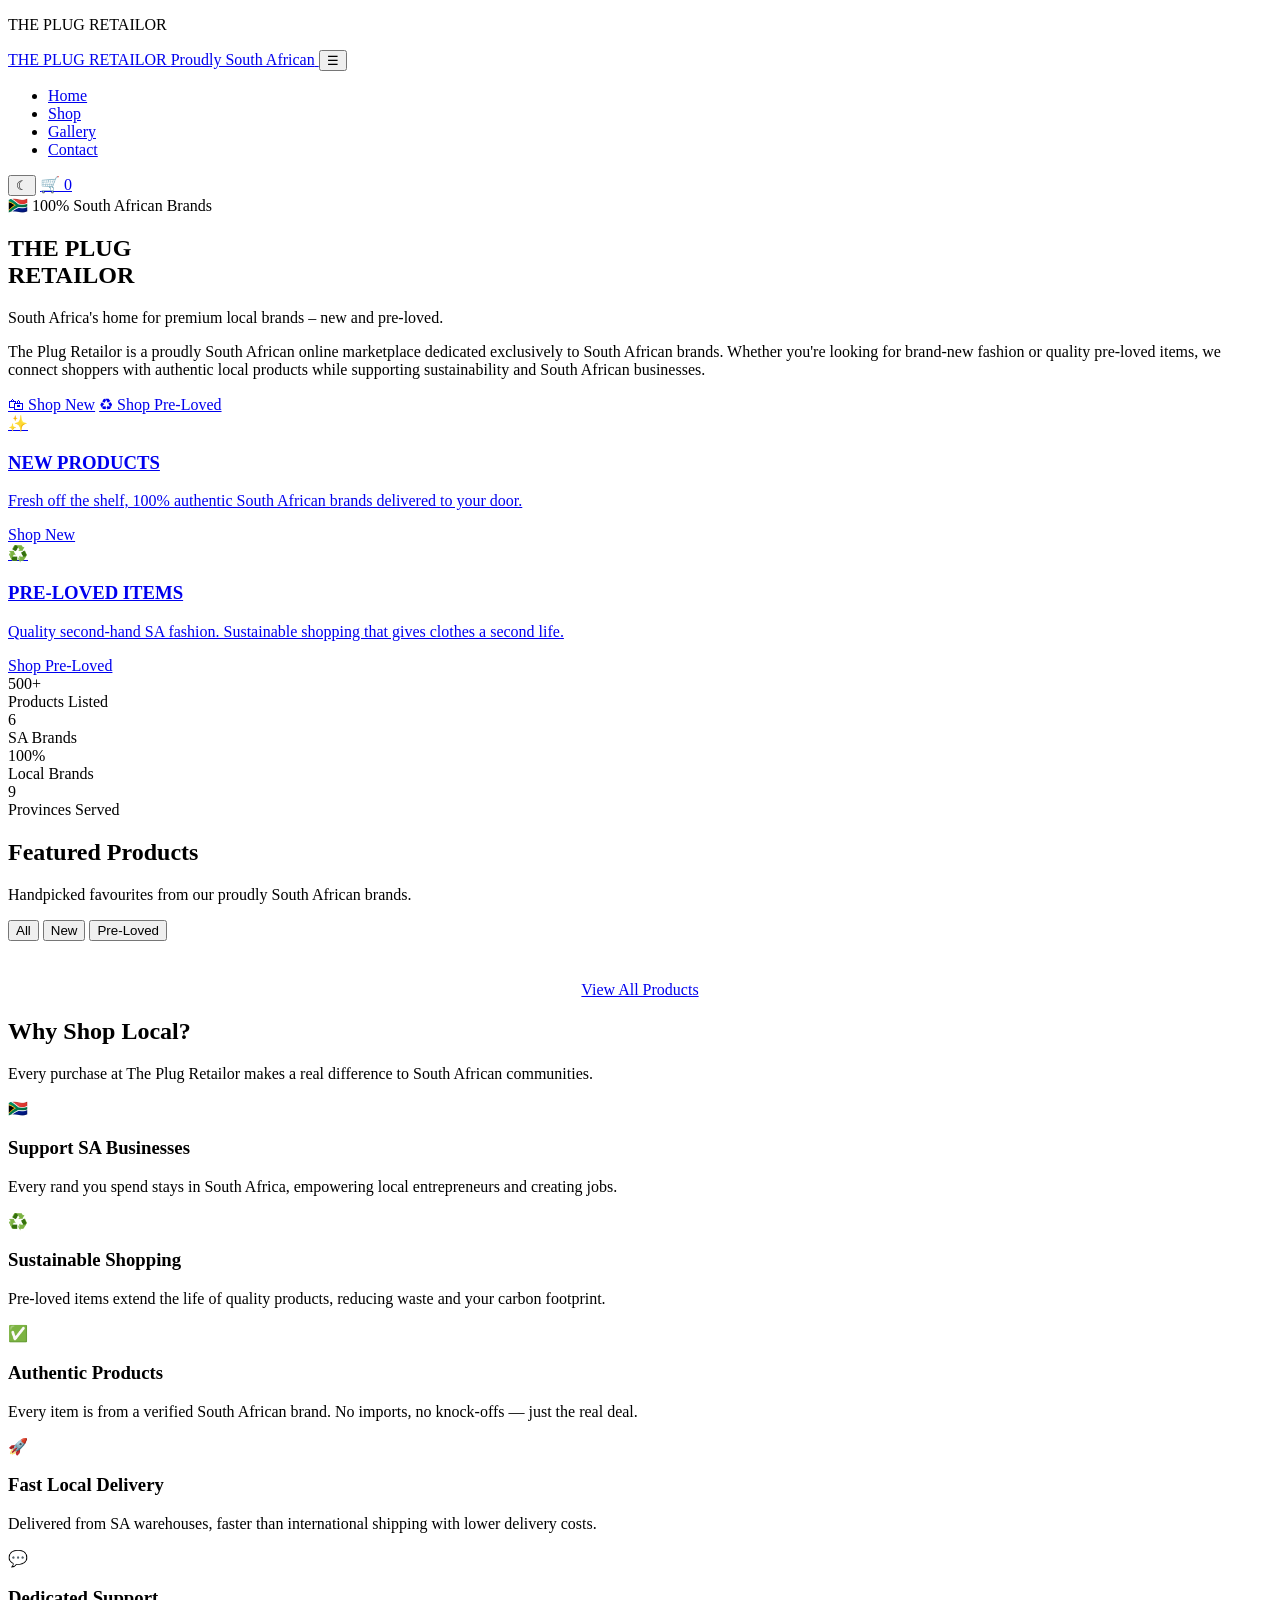
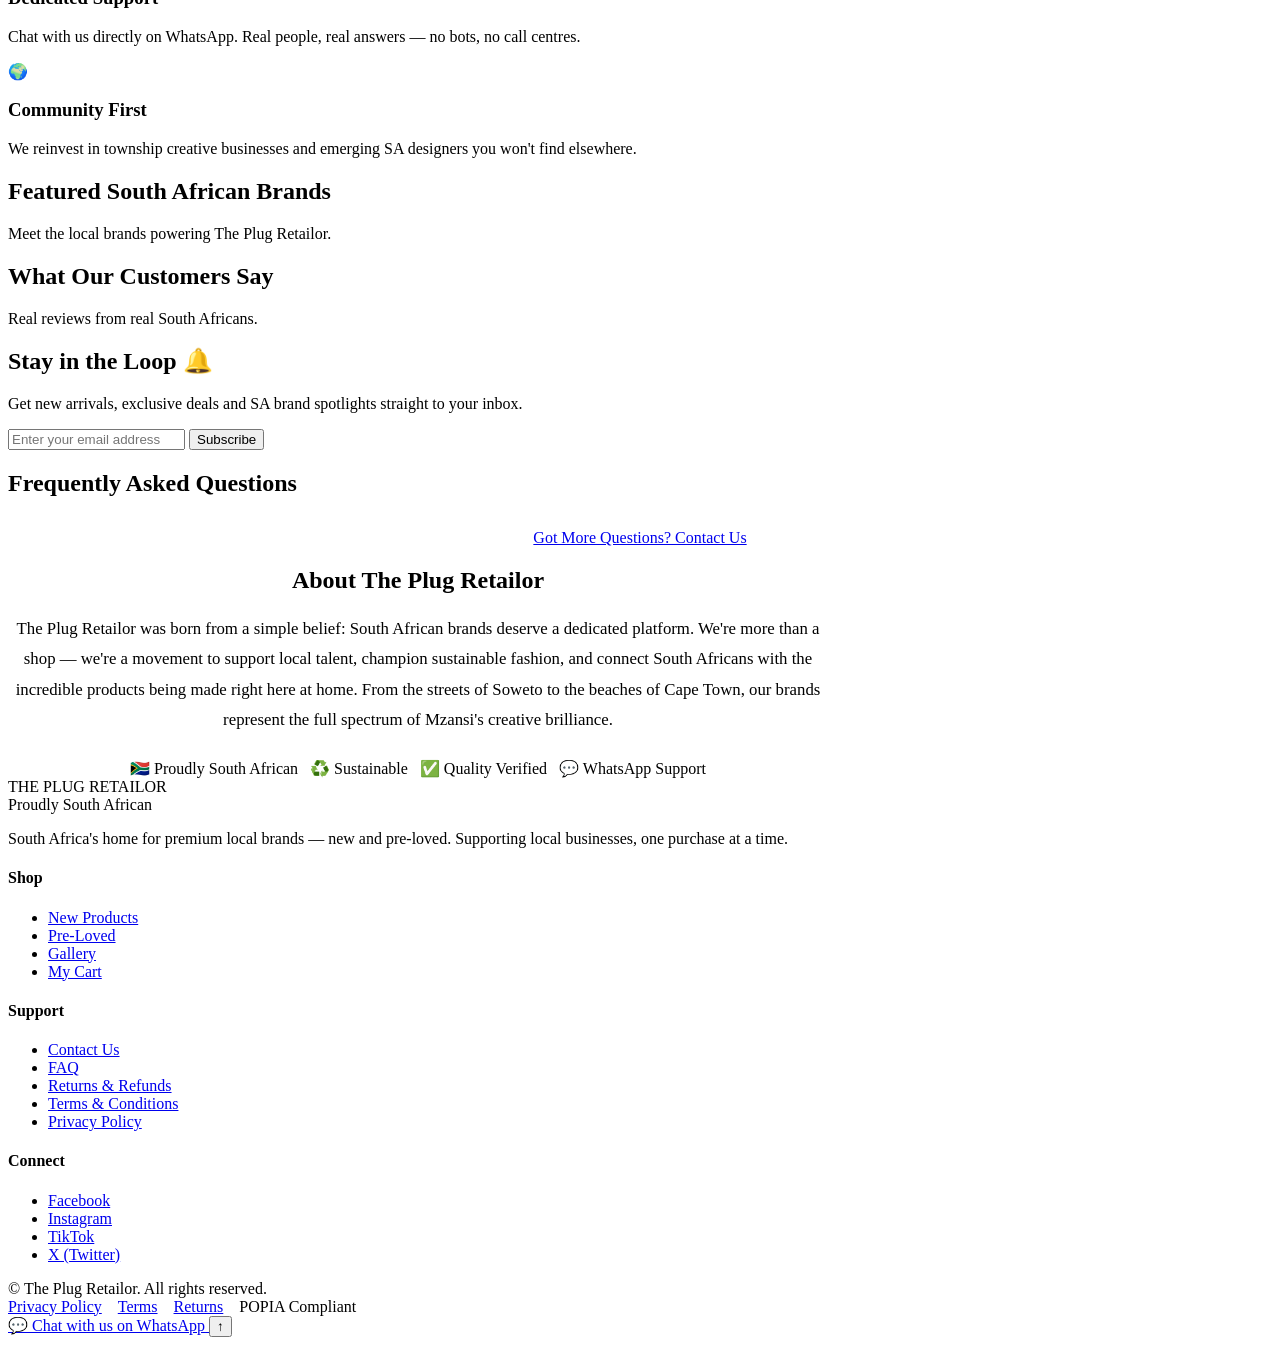
==== index.html @ d2665f04 "Add files via upload" ====
<!DOCTYPE html>
<html lang="en" data-theme="light">
<head>
  <meta charset="UTF-8" />
  <meta name="viewport" content="width=device-width, initial-scale=1.0" />
  <meta name="description" content="The Plug Retailor – South Africa's home for premium local brands, new and pre-loved. Shop proudly South African fashion and accessories." />
  <title>The Plug Retailor | Proudly South African Marketplace</title>
  <link rel="stylesheet" href="css/style.css" />
  <link rel="icon" href="data:image/svg+xml,<svg xmlns='http://www.w3.org/2000/svg' viewBox='0 0 32 32'><rect width='32' height='32' rx='6' fill='%23007749'/><text y='24' x='4' font-size='22'>🛍</text></svg>" />
</head>
<body>

<!-- Page Loader -->
<div id="pageLoader" aria-hidden="true">
  <div class="loader__spinner"></div>
  <p class="loader__logo">THE PLUG RETAILOR</p>
</div>

<!-- Navigation -->
<nav class="nav" role="navigation" aria-label="Main navigation">
  <div class="nav__inner">
    <a href="index.html" class="nav__logo" aria-label="The Plug Retailor Home">
      THE PLUG RETAILOR
      <span>Proudly South African</span>
    </a>
    <button id="navToggle" aria-label="Toggle menu" aria-expanded="false" aria-controls="navMenu">☰</button>
    <ul class="nav__menu" id="navMenu" role="list">
      <li><a href="index.html" class="active">Home</a></li>
      <li><a href="products.html">Shop</a></li>
      <li><a href="gallery.html">Gallery</a></li>
      <li><a href="contact.html">Contact</a></li>
    </ul>
    <div class="nav__actions">
      <button id="darkModeToggle" aria-label="Toggle dark mode" aria-pressed="false">☾</button>
      <a href="cart.html" class="nav__cart-btn" aria-label="Shopping cart">
        🛒
        <span class="cart-badge" aria-label="Cart items">0</span>
      </a>
    </div>
  </div>
</nav>

<!-- Hero -->
<section class="hero" aria-labelledby="heroTitle">
  <div class="container">
    <div class="hero__content">
      <div class="hero__badge">🇿🇦 100% South African Brands</div>
      <h1 id="heroTitle">THE PLUG<br><span class="accent">RETAILOR</span></h1>
      <p class="hero__tagline">South Africa's home for premium local brands – new and pre-loved.</p>
      <p class="hero__desc">
        The Plug Retailor is a proudly South African online marketplace dedicated exclusively to South African brands.
        Whether you're looking for brand-new fashion or quality pre-loved items, we connect shoppers with authentic local
        products while supporting sustainability and South African businesses.
      </p>
      <div class="hero__btns">
        <a href="products.html?type=new" class="btn btn--gold btn--lg">🛍 Shop New</a>
        <a href="products.html?type=preloved" class="btn btn--outline-gold btn--lg">♻ Shop Pre-Loved</a>
      </div>
    </div>

    <!-- Shop Type Cards -->
    <div class="hero__cards">
      <a href="products.html?type=new" class="hero__card">
        <div class="hero__card-icon">✨</div>
        <h3>NEW PRODUCTS</h3>
        <p>Fresh off the shelf, 100% authentic South African brands delivered to your door.</p>
        <span class="btn btn--gold btn--sm">Shop New</span>
      </a>
      <a href="products.html?type=preloved" class="hero__card">
        <div class="hero__card-icon">♻️</div>
        <h3>PRE-LOVED ITEMS</h3>
        <p>Quality second-hand SA fashion. Sustainable shopping that gives clothes a second life.</p>
        <span class="btn btn--outline-gold btn--sm">Shop Pre-Loved</span>
      </a>
    </div>
  </div>
</section>

<!-- Stats -->
<div class="stats" aria-label="Store statistics">
  <div class="container">
    <div class="stats__inner">
      <div class="stats__item"><div class="stats__num">500+</div><div class="stats__label">Products Listed</div></div>
      <div class="stats__item"><div class="stats__num">6</div><div class="stats__label">SA Brands</div></div>
      <div class="stats__item"><div class="stats__num">100%</div><div class="stats__label">Local Brands</div></div>
      <div class="stats__item"><div class="stats__num">9</div><div class="stats__label">Provinces Served</div></div>
    </div>
  </div>
</div>

<!-- Featured Products -->
<section class="section" aria-labelledby="featuredTitle">
  <div class="container">
    <div class="section-title">
      <h2 id="featuredTitle">Featured Products</h2>
      <p>Handpicked favourites from our proudly South African brands.</p>
      <div class="underline"></div>
    </div>
    <div class="tab-group" role="tablist">
      <button class="tab-btn active" role="tab" aria-selected="true"  data-tab="all">All</button>
      <button class="tab-btn"        role="tab" aria-selected="false" data-tab="new">New</button>
      <button class="tab-btn"        role="tab" aria-selected="false" data-tab="preloved">Pre-Loved</button>
    </div>
    <div class="products-grid" id="featuredGrid"></div>
    <div style="text-align:center; margin-top:2.5rem;">
      <a href="products.html" class="btn btn--outline">View All Products</a>
    </div>
  </div>
</section>

<!-- Why Shop Local -->
<section class="section section--alt" aria-labelledby="whyTitle">
  <div class="container">
    <div class="section-title">
      <h2 id="whyTitle">Why Shop Local?</h2>
      <p>Every purchase at The Plug Retailor makes a real difference to South African communities.</p>
      <div class="underline"></div>
    </div>
    <div class="why-cards">
      <div class="why-card">
        <div class="why-card__icon">🇿🇦</div>
        <h3>Support SA Businesses</h3>
        <p>Every rand you spend stays in South Africa, empowering local entrepreneurs and creating jobs.</p>
      </div>
      <div class="why-card">
        <div class="why-card__icon">♻️</div>
        <h3>Sustainable Shopping</h3>
        <p>Pre-loved items extend the life of quality products, reducing waste and your carbon footprint.</p>
      </div>
      <div class="why-card">
        <div class="why-card__icon">✅</div>
        <h3>Authentic Products</h3>
        <p>Every item is from a verified South African brand. No imports, no knock-offs — just the real deal.</p>
      </div>
      <div class="why-card">
        <div class="why-card__icon">🚀</div>
        <h3>Fast Local Delivery</h3>
        <p>Delivered from SA warehouses, faster than international shipping with lower delivery costs.</p>
      </div>
      <div class="why-card">
        <div class="why-card__icon">💬</div>
        <h3>Dedicated Support</h3>
        <p>Chat with us directly on WhatsApp. Real people, real answers — no bots, no call centres.</p>
      </div>
      <div class="why-card">
        <div class="why-card__icon">🌍</div>
        <h3>Community First</h3>
        <p>We reinvest in township creative businesses and emerging SA designers you won't find elsewhere.</p>
      </div>
    </div>
  </div>
</section>

<!-- Featured Brands -->
<section class="section" aria-labelledby="brandsTitle">
  <div class="container">
    <div class="section-title">
      <h2 id="brandsTitle">Featured South African Brands</h2>
      <p>Meet the local brands powering The Plug Retailor.</p>
      <div class="underline"></div>
    </div>
    <div class="brands-grid" id="brandsGrid"></div>
  </div>
</section>

<!-- Testimonials -->
<section class="section section--alt" aria-labelledby="testiTitle">
  <div class="container">
    <div class="section-title">
      <h2 id="testiTitle">What Our Customers Say</h2>
      <p>Real reviews from real South Africans.</p>
      <div class="underline"></div>
    </div>
    <div class="testimonials-grid" id="testimonialsGrid"></div>
  </div>
</section>

<!-- Newsletter -->
<section class="newsletter" aria-label="Newsletter subscription">
  <div class="container">
    <h2>Stay in the Loop 🔔</h2>
    <p>Get new arrivals, exclusive deals and SA brand spotlights straight to your inbox.</p>
    <form class="newsletter-form" novalidate>
      <input type="email" placeholder="Enter your email address" required aria-label="Email address" />
      <button type="submit" class="btn btn--gold">Subscribe</button>
    </form>
  </div>
</section>

<!-- FAQ Preview -->
<section class="section" aria-labelledby="faqTitle">
  <div class="container">
    <div class="section-title">
      <h2 id="faqTitle">Frequently Asked Questions</h2>
      <div class="underline"></div>
    </div>
    <div class="faq-list" id="faqList"></div>
    <div style="text-align:center; margin-top:2rem;">
      <a href="contact.html" class="btn btn--outline">Got More Questions? Contact Us</a>
    </div>
  </div>
</section>

<!-- About Preview -->
<section class="section section--alt" aria-labelledby="aboutTitle">
  <div class="container" style="max-width:820px; text-align:center;">
    <div class="section-title">
      <h2 id="aboutTitle">About The Plug Retailor</h2>
      <div class="underline"></div>
    </div>
    <p style="color:var(--text-muted); font-size:1.05rem; line-height:1.8; margin-bottom:1.5rem;">
      The Plug Retailor was born from a simple belief: South African brands deserve a dedicated platform.
      We're more than a shop — we're a movement to support local talent, champion sustainable fashion,
      and connect South Africans with the incredible products being made right here at home.
      From the streets of Soweto to the beaches of Cape Town, our brands represent the full spectrum
      of Mzansi's creative brilliance.
    </p>
    <div style="display:flex; gap:.75rem; justify-content:center; flex-wrap:wrap;">
      <span class="chip chip--green">🇿🇦 Proudly South African</span>
      <span class="chip chip--gold">♻️ Sustainable</span>
      <span class="chip chip--green">✅ Quality Verified</span>
      <span class="chip chip--gold">💬 WhatsApp Support</span>
    </div>
  </div>
</section>

<!-- Footer -->
<footer class="footer" role="contentinfo">
  <div class="container">
    <div class="footer__grid">
      <div>
        <div class="footer__brand-name">THE PLUG RETAILOR</div>
        <div class="footer__brand-tag">Proudly South African</div>
        <p class="footer__desc">South Africa's home for premium local brands — new and pre-loved. Supporting local businesses, one purchase at a time.</p>
        <div class="footer__flag">
          <span class="f1"></span><span class="f2"></span><span class="f3"></span><span class="f4"></span><span class="f5"></span>
        </div>
      </div>
      <div class="footer__col">
        <h4>Shop</h4>
        <ul>
          <li><a href="products.html?type=new">New Products</a></li>
          <li><a href="products.html?type=preloved">Pre-Loved</a></li>
          <li><a href="gallery.html">Gallery</a></li>
          <li><a href="cart.html">My Cart</a></li>
        </ul>
      </div>
      <div class="footer__col">
        <h4>Support</h4>
        <ul>
          <li><a href="contact.html">Contact Us</a></li>
          <li><a href="contact.html#faq">FAQ</a></li>
          <li><a href="returns.html">Returns & Refunds</a></li>
          <li><a href="terms.html">Terms & Conditions</a></li>
          <li><a href="privacy.html">Privacy Policy</a></li>
        </ul>
      </div>
      <div class="footer__col">
        <h4>Connect</h4>
        <ul>
          <li><a href="#" target="_blank" rel="noopener">Facebook</a></li>
          <li><a href="#" target="_blank" rel="noopener">Instagram</a></li>
          <li><a href="#" target="_blank" rel="noopener">TikTok</a></li>
          <li><a href="#" target="_blank" rel="noopener">X (Twitter)</a></li>
        </ul>
      </div>
    </div>
    <div class="footer__bottom">
      <span>&copy; <span id="footerYear"></span> The Plug Retailor. All rights reserved.</span>
      <div style="display:flex;gap:1rem;align-items:center;flex-wrap:wrap;">
        <a href="privacy.html">Privacy Policy</a>
        <a href="terms.html">Terms</a>
        <a href="returns.html">Returns</a>
        <span class="popia-badge">POPIA Compliant</span>
      </div>
    </div>
  </div>
</footer>

<!-- WhatsApp FAB -->
<a id="whatsappFab" href="#" class="whatsapp-fab" target="_blank" rel="noopener" aria-label="Chat on WhatsApp">
  <span>💬</span>
  <span class="whatsapp-fab__tooltip">Chat with us on WhatsApp</span>
</a>

<!-- Back to Top -->
<button id="backToTop" aria-label="Back to top">↑</button>

<!-- Scripts -->
<script src="js/config.js"></script>
<script src="js/notifications.js"></script>
<script src="js/cart.js"></script>
<script src="js/script.js"></script>
<script>
  // Set WhatsApp link
  document.getElementById('whatsappFab').href = `https://wa.me/${CONFIG.WHATSAPP_NUMBER}`;

  // Footer year
  document.getElementById('footerYear').textContent = new Date().getFullYear();

  // Mark active nav link
  document.querySelectorAll('.nav__menu a').forEach(a => {
    a.classList.toggle('active', a.getAttribute('href') === 'index.html');
  });

  // Render featured products
  const featured = PRODUCTS.filter(p => p.popular).slice(0, 8);
  let currentTab = 'all';
  const grid = document.getElementById('featuredGrid');

  function renderFeatured(tab) {
    currentTab = tab;
    const filtered = tab === 'all' ? featured
      : tab === 'new'     ? featured.filter(p => p.condition === 'new')
      : featured.filter(p => p.condition === 'pre-loved');
    grid.innerHTML = filtered.length
      ? filtered.map(p => buildProductCard(p)).join('')
      : '<p class="no-results">No featured products in this category.</p>';
  }

  document.querySelectorAll('.tab-btn').forEach(btn => {
    btn.addEventListener('click', () => {
      document.querySelectorAll('.tab-btn').forEach(b => { b.classList.remove('active'); b.setAttribute('aria-selected','false'); });
      btn.classList.add('active'); btn.setAttribute('aria-selected','true');
      renderFeatured(btn.dataset.tab);
    });
  });
  renderFeatured('all');

  // Render brands
  document.getElementById('brandsGrid').innerHTML = BRANDS.map(b => `
    <div class="brand-card">
      <div class="brand-card__icon">${b.icon}</div>
      <div class="brand-card__name">${b.name}</div>
      <div class="brand-card__tag">${b.tagline}</div>
    </div>`).join('');

  // Render testimonials
  const testimonials = [
    { name:'Thandi M.',   loc:'Johannesburg',  text:'Finally a marketplace that only stocks SA brands! I bought a hoodie from Ubuntu Threads and the quality is amazing. Will definitely be back.', stars:5, init:'T' },
    { name:'Sipho K.',    loc:'Cape Town',      text:'Got a pre-loved Kasi Kulture cap in excellent condition for half the price. The condition rating system is spot on — no surprises.', stars:5, init:'S' },
    { name:'Lerato P.',   loc:'Durban',         text:'Love the concept. Supporting local has never been this easy. The WhatsApp support team is super helpful and responsive.', stars:5, init:'L' },
    { name:'Ruan V.',     loc:'Pretoria',       text:'Ordered the Karoo Chronograph watch — absolutely stunning. Didn\'t know we had such quality timepieces being made locally!', stars:5, init:'R' },
    { name:'Nomsa D.',    loc:'Soweto',         text:'The pre-loved section is fantastic! Bought three items in one order and they all arrived exactly as described. No dodgy surprises.', stars:5, init:'N' },
    { name:'Caleb O.',    loc:'Port Elizabeth', text:'Fast delivery, great packaging, and amazing local brands. This is exactly what SA e-commerce should look like. Proud to shop here.', stars:5, init:'C' },
  ];

  document.getElementById('testimonialsGrid').innerHTML = testimonials.map(t => `
    <div class="testimonial-card">
      <div class="stars">${'★'.repeat(t.stars)}</div>
      <p class="testimonial-card__text">"${t.text}"</p>
      <div class="testimonial-card__author">
        <div class="testimonial-card__avatar">${t.init}</div>
        <div>
          <div class="testimonial-card__name">${t.name}</div>
          <div class="testimonial-card__loc">📍 ${t.loc}</div>
        </div>
      </div>
    </div>`).join('');

  // Render FAQs
  const faqs = [
    { q:'Are all products genuinely South African?', a:'Yes! Every single product on The Plug Retailor comes from a verified South African brand. We do not stock any international imports.' },
    { q:'How does the pre-loved condition rating work?', a:'We use four ratings: <strong>Like New</strong> (barely used, no signs of wear), <strong>Excellent</strong> (minor signs of use), <strong>Good</strong> (normal wear), and <strong>Fair</strong> (noticeable wear, still functional).' },
    { q:'Can I return a pre-loved item?', a:'Yes. If the item differs materially from its listed condition, you can return it within 7 days. See our <a href="returns.html" class="chip chip--green" style="text-decoration:underline">Returns Policy</a> for full details.' },
    { q:'How do I track my order?', a:'After placing your order you will receive an order number. Contact us via WhatsApp or email with your order number and we will provide tracking information.' },
    { q:'Do you deliver nationwide?', a:'Yes, we deliver to all 9 provinces. Standard and Express delivery options are available at checkout.' },
  ];

  document.getElementById('faqList').innerHTML = faqs.map((f, i) => `
    <div class="faq-item" id="faq${i}">
      <button class="faq-item__q" aria-expanded="false" aria-controls="faqA${i}" onclick="toggleFaq(${i})">
        <span>${f.q}</span><span class="icon">+</span>
      </button>
      <div class="faq-item__a" id="faqA${i}" role="region">
        <div class="faq-item__a-inner">${f.a}</div>
      </div>
    </div>`).join('');

  function toggleFaq(i) {
    const item = document.getElementById(`faq${i}`);
    const open = item.classList.toggle('open');
    item.querySelector('.faq-item__q').setAttribute('aria-expanded', open);
  }
</script>
</body>
</html>
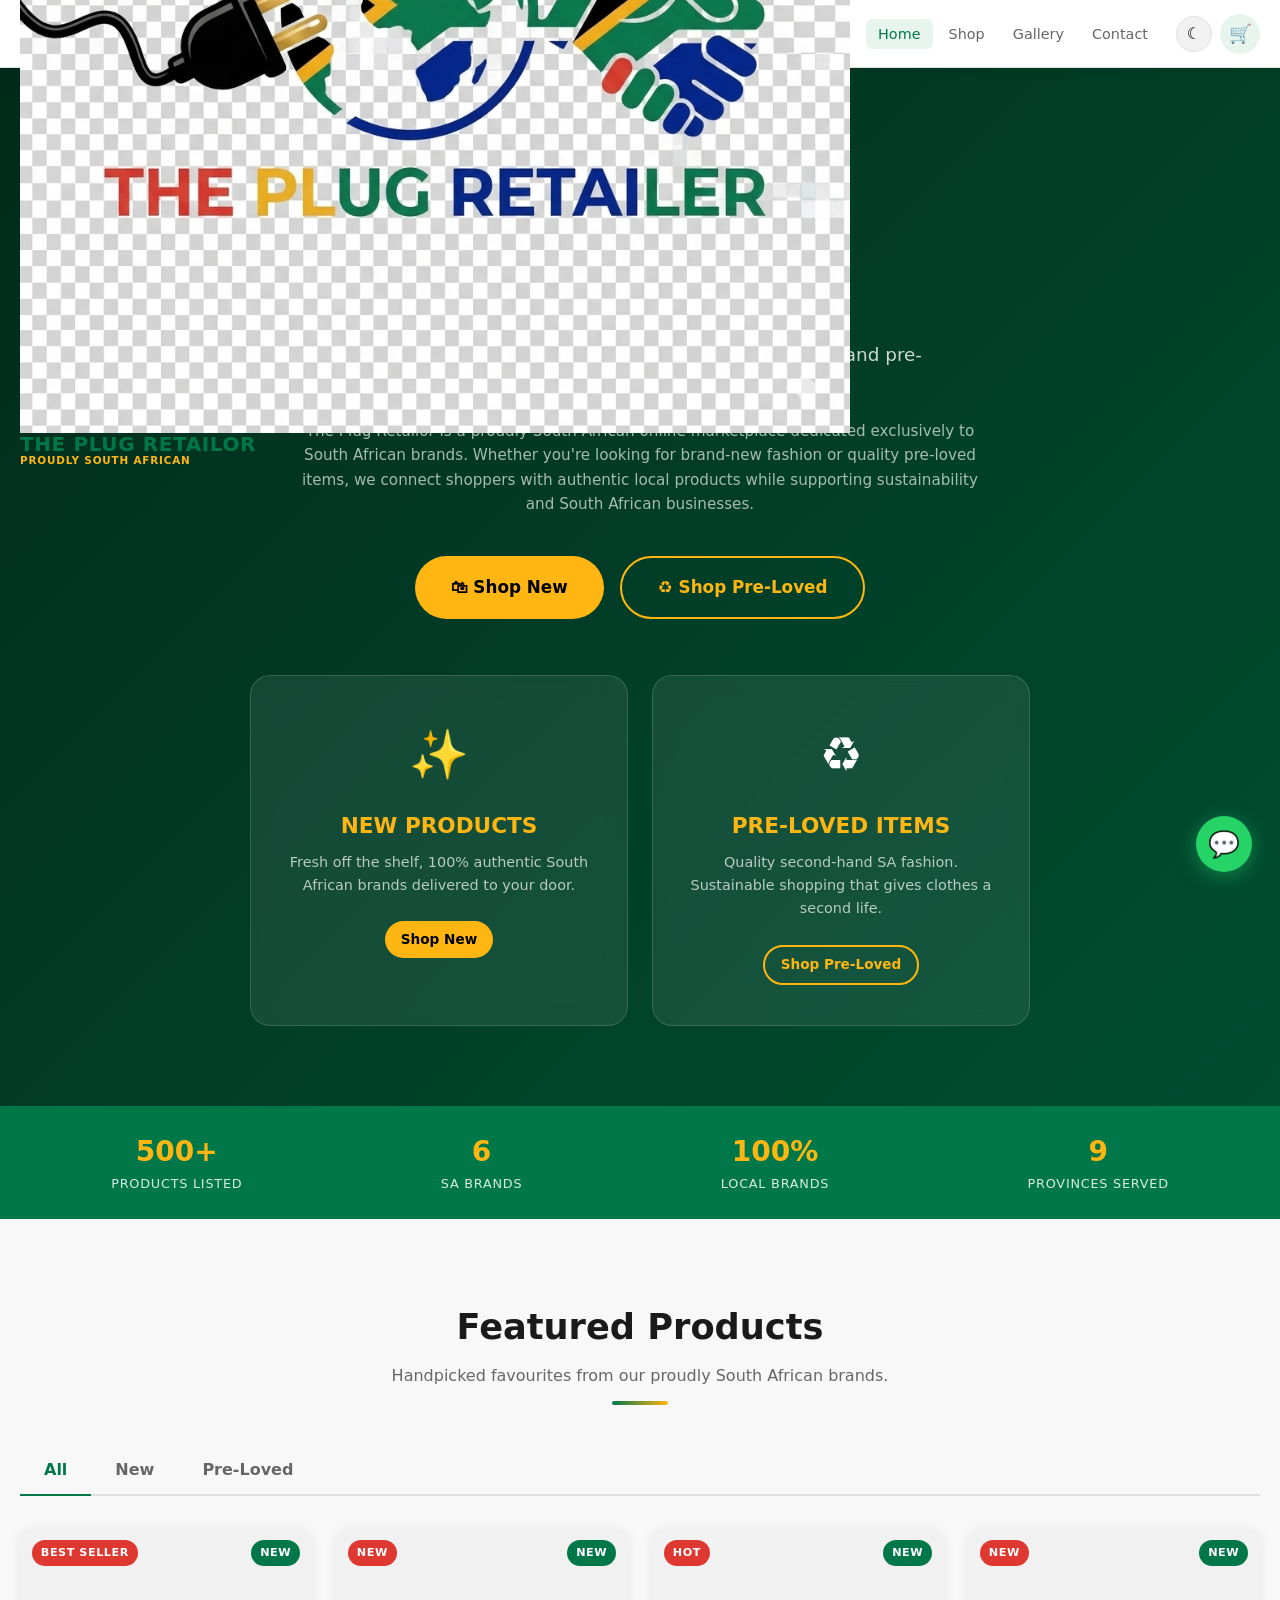
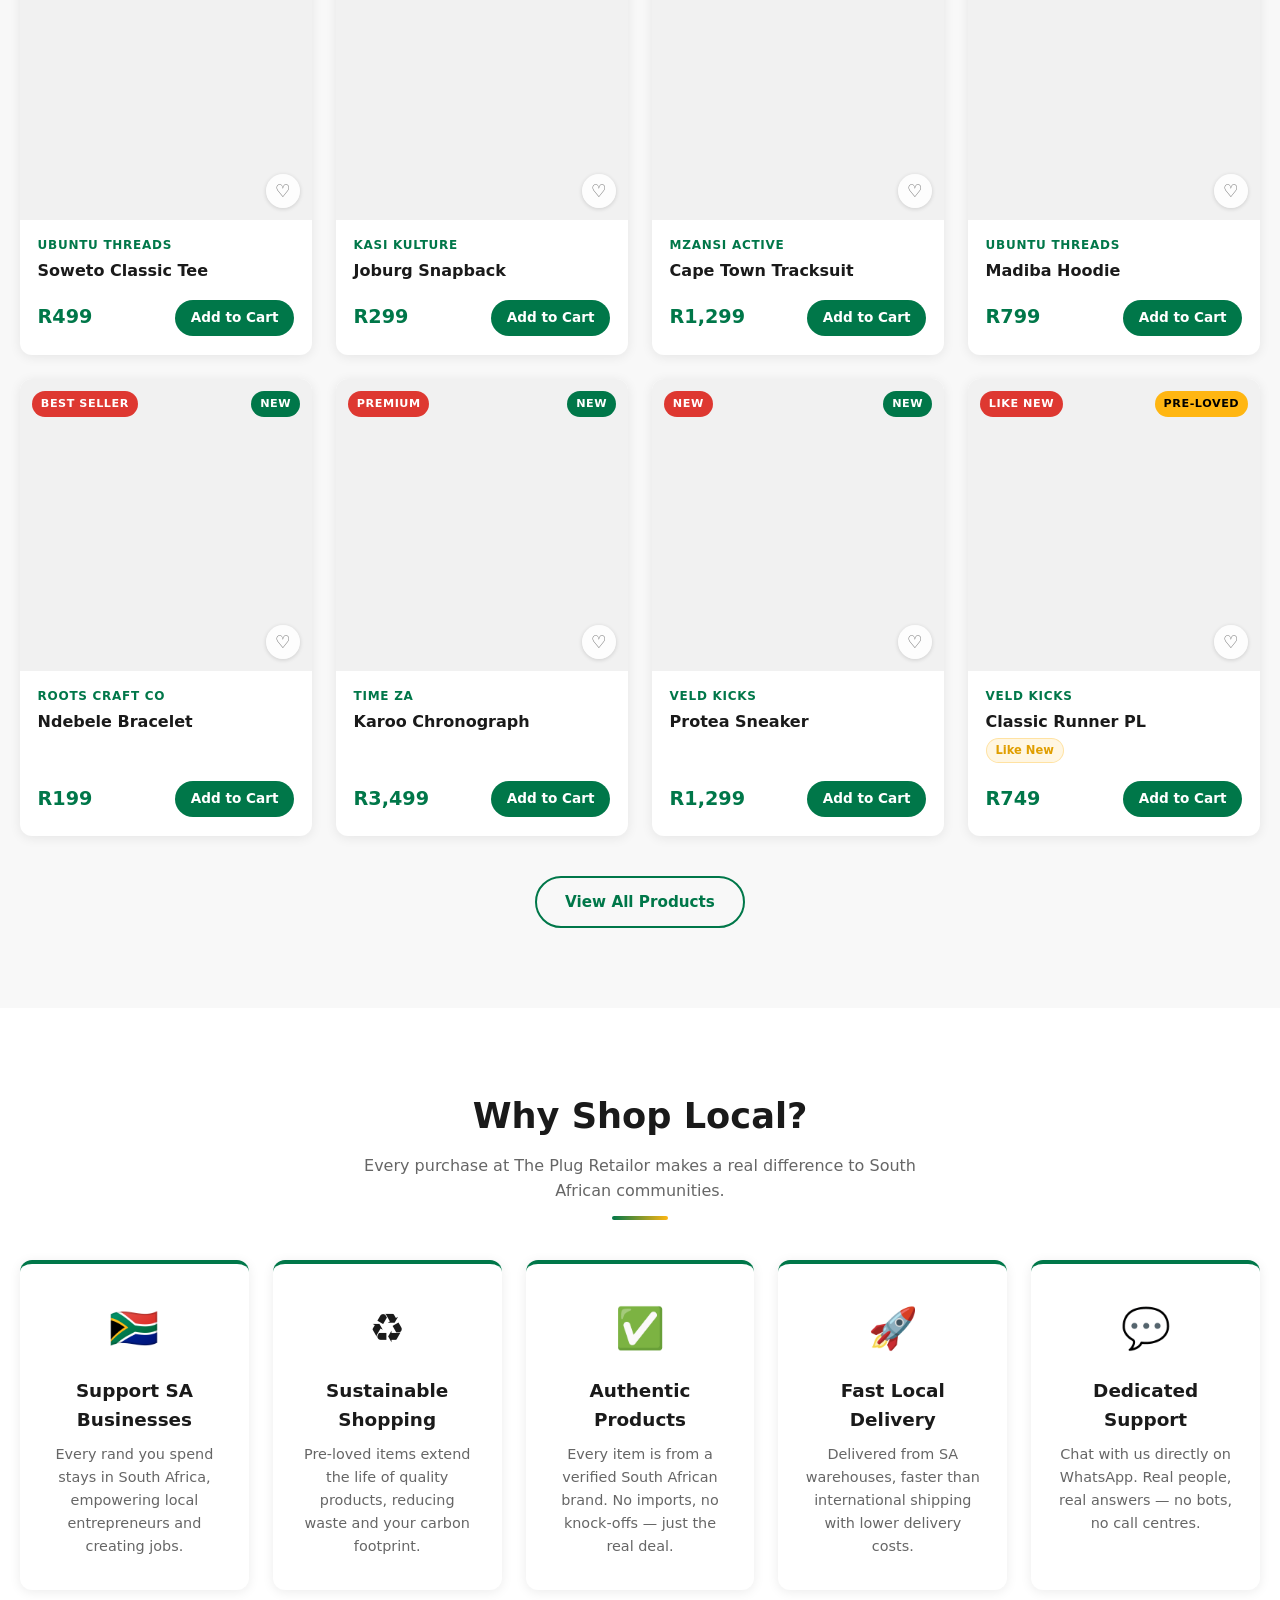
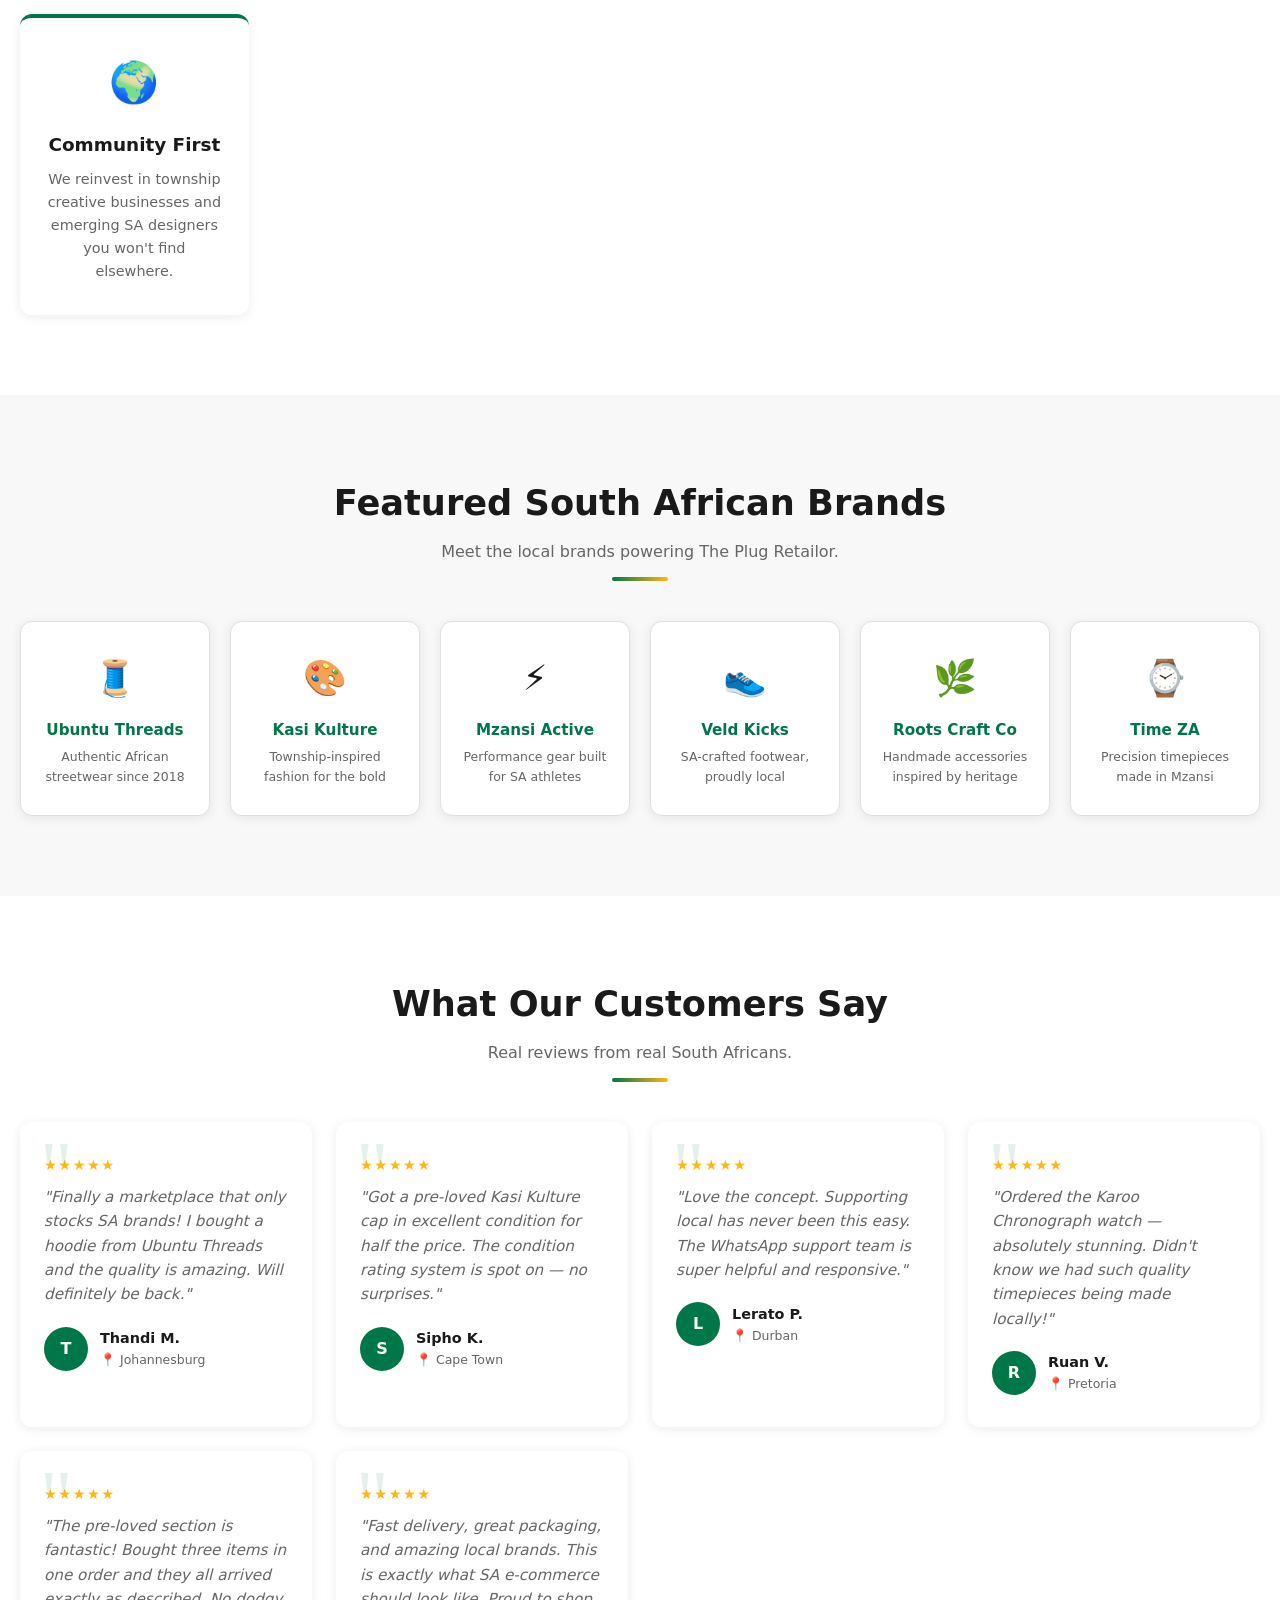
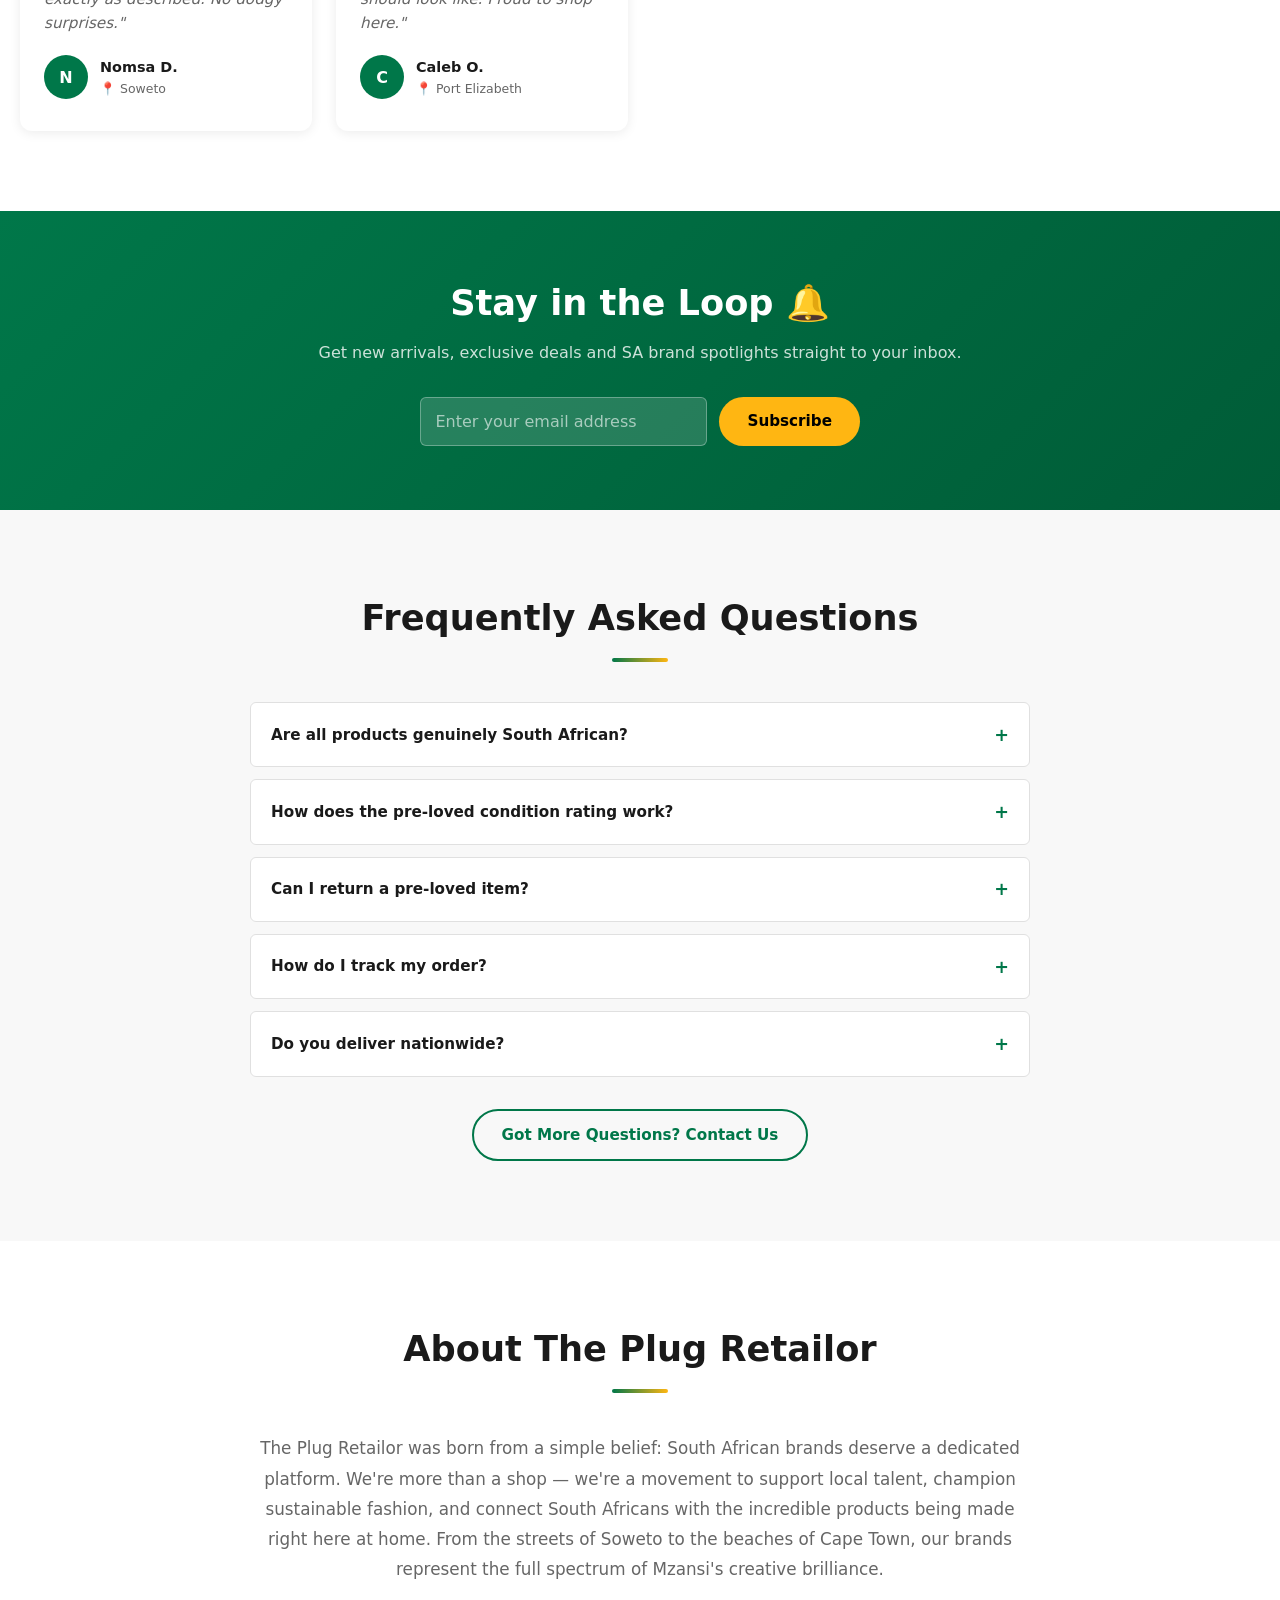
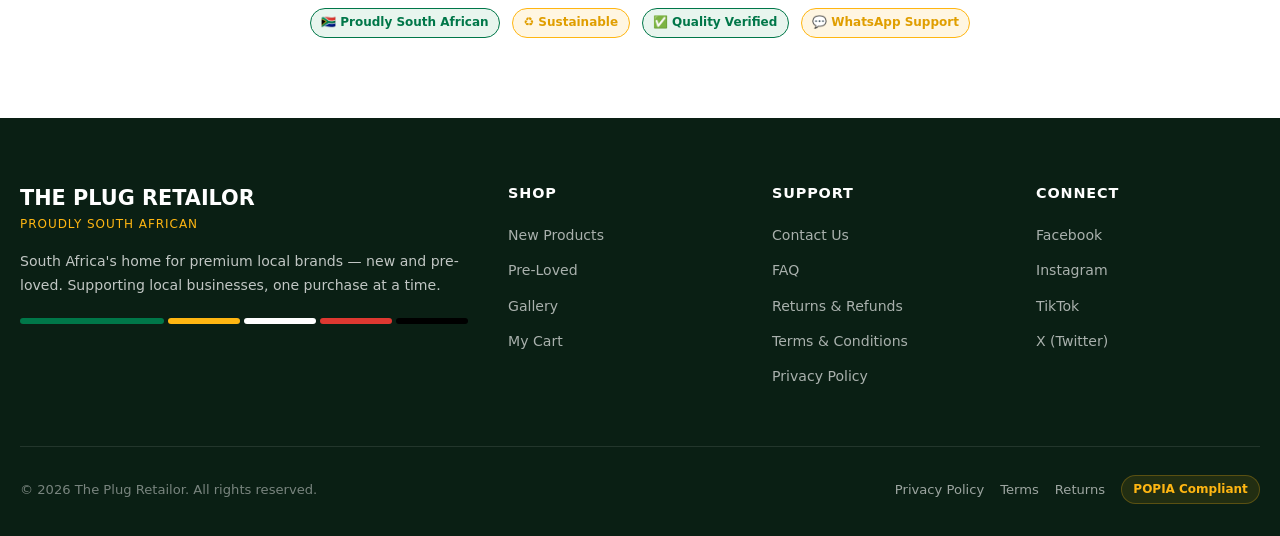
==== commit b0c0b593: "Update index.html" ====
--- a/index.html
+++ b/index.html
@@ -19,10 +19,11 @@
 <!-- Navigation -->
 <nav class="nav" role="navigation" aria-label="Main navigation">
   <div class="nav__inner">
-    <a href="index.html" class="nav__logo" aria-label="The Plug Retailor Home">
-      THE PLUG RETAILOR
-      <span>Proudly South African</span>
-    </a>
+   <a href="index.html" class="nav__logo" aria-label="The Plug Retailor Home">
+  <img src="images/logo.png" alt="" class="nav__logo-img" />
+  THE PLUG RETAILOR
+  <span>Proudly South African</span>
+</a>
     <button id="navToggle" aria-label="Toggle menu" aria-expanded="false" aria-controls="navMenu">☰</button>
     <ul class="nav__menu" id="navMenu" role="list">
       <li><a href="index.html" class="active">Home</a></li>
--- a/css/style.css
+++ b/css/style.css
@@ -0,0 +1,1005 @@
+/* ============================================================
+   THE PLUG RETAILOR – Main Stylesheet
+   South African flag palette: Green #007749 | Gold #FFB612
+   Red #DE3831 | Black #000000 | White #FFFFFF
+   ============================================================ */
+
+/* ─── CSS Custom Properties ───────────────────────────────── */
+:root {
+  --green:       #007749;
+  --green-dark:  #005c37;
+  --green-light: #e8f5ee;
+  --gold:        #FFB612;
+  --gold-dark:   #e09e00;
+  --red:         #DE3831;
+  --red-dark:    #b82e28;
+  --black:       #000000;
+  --white:       #ffffff;
+
+  --bg:          #f8f8f8;
+  --surface:     #ffffff;
+  --surface-2:   #f1f1f1;
+  --border:      #e0e0e0;
+  --text:        #1a1a1a;
+  --text-muted:  #666666;
+  --shadow:      0 2px 12px rgba(0,0,0,.08);
+  --shadow-lg:   0 8px 32px rgba(0,0,0,.14);
+
+  --radius-sm:   6px;
+  --radius:      12px;
+  --radius-lg:   20px;
+  --radius-pill: 999px;
+
+  --font:        'Segoe UI', system-ui, -apple-system, sans-serif;
+  --transition:  .2s ease;
+
+  --nav-h:       68px;
+  --max-w:       1280px;
+}
+
+/* Dark mode */
+[data-theme="dark"] {
+  --bg:        #0f0f0f;
+  --surface:   #1a1a1a;
+  --surface-2: #242424;
+  --border:    #333333;
+  --text:      #f0f0f0;
+  --text-muted:#999999;
+  --shadow:    0 2px 12px rgba(0,0,0,.4);
+  --shadow-lg: 0 8px 32px rgba(0,0,0,.5);
+  --green-light:#0a2e1c;
+}
+
+/* ─── Reset & Base ────────────────────────────────────────── */
+*, *::before, *::after { box-sizing: border-box; margin: 0; padding: 0; }
+
+html { scroll-behavior: smooth; font-size: 16px; }
+
+body {
+  font-family: var(--font);
+  background:  var(--bg);
+  color:       var(--text);
+  line-height: 1.6;
+  min-height:  100vh;
+  transition:  background var(--transition), color var(--transition);
+}
+
+img { max-width: 100%; height: auto; display: block; }
+
+a { color: inherit; text-decoration: none; }
+
+ul, ol { list-style: none; }
+
+button { cursor: pointer; border: none; background: none; font: inherit; }
+
+input, select, textarea {
+  font: inherit;
+  border: 1px solid var(--border);
+  border-radius: var(--radius-sm);
+  padding: .6rem .9rem;
+  width: 100%;
+  background: var(--surface);
+  color: var(--text);
+  transition: border-color var(--transition), box-shadow var(--transition);
+}
+input:focus, select:focus, textarea:focus {
+  outline: none;
+  border-color: var(--green);
+  box-shadow: 0 0 0 3px rgba(0,119,73,.15);
+}
+
+/* ─── Typography ─────────────────────────────────────────── */
+h1 { font-size: clamp(1.8rem, 4vw, 3rem); font-weight: 800; line-height: 1.15; }
+h2 { font-size: clamp(1.4rem, 3vw, 2.2rem); font-weight: 700; }
+h3 { font-size: 1.15rem; font-weight: 600; }
+h4 { font-size: 1rem; font-weight: 600; }
+
+.section-title {
+  text-align: center;
+  margin-bottom: 2.5rem;
+}
+.section-title h2 { margin-bottom: .5rem; }
+.section-title p  { color: var(--text-muted); max-width: 560px; margin: 0 auto; }
+.section-title .underline {
+  width: 56px; height: 4px;
+  background: linear-gradient(90deg, var(--green), var(--gold));
+  border-radius: 2px;
+  margin: .75rem auto 0;
+}
+
+/* ─── Layout Helpers ──────────────────────────────────────── */
+.container { max-width: var(--max-w); margin: 0 auto; padding: 0 1.25rem; }
+.section   { padding: 5rem 0; }
+.section--alt { background: var(--surface); }
+
+.grid-2 { display: grid; grid-template-columns: repeat(2, 1fr); gap: 1.5rem; }
+.grid-3 { display: grid; grid-template-columns: repeat(3, 1fr); gap: 1.5rem; }
+.grid-4 { display: grid; grid-template-columns: repeat(4, 1fr); gap: 1.5rem; }
+
+/* ─── Buttons ─────────────────────────────────────────────── */
+.btn {
+  display: inline-flex; align-items: center; justify-content: center; gap: .5rem;
+  padding: .75rem 1.75rem;
+  border-radius: var(--radius-pill);
+  font-weight: 600; font-size: .95rem;
+  transition: all var(--transition);
+  white-space: nowrap;
+}
+.btn--primary {
+  background: var(--green); color: var(--white);
+}
+.btn--primary:hover { background: var(--green-dark); transform: translateY(-1px); box-shadow: 0 4px 14px rgba(0,119,73,.35); }
+
+.btn--gold {
+  background: var(--gold); color: var(--black);
+}
+.btn--gold:hover { background: var(--gold-dark); transform: translateY(-1px); }
+
+.btn--outline {
+  border: 2px solid var(--green); color: var(--green);
+}
+.btn--outline:hover { background: var(--green); color: var(--white); }
+
+.btn--outline-gold {
+  border: 2px solid var(--gold); color: var(--gold);
+}
+.btn--outline-gold:hover { background: var(--gold); color: var(--black); }
+
+.btn--red { background: var(--red); color: var(--white); }
+.btn--red:hover { background: var(--red-dark); }
+
+.btn--ghost { color: var(--text-muted); }
+.btn--ghost:hover { color: var(--text); background: var(--surface-2); }
+
+.btn--sm  { padding: .45rem 1rem; font-size: .85rem; }
+.btn--lg  { padding: 1rem 2.25rem; font-size: 1.05rem; }
+.btn--full { width: 100%; }
+
+/* ─── Page Loader ─────────────────────────────────────────── */
+#pageLoader {
+  position: fixed; inset: 0; z-index: 9999;
+  background: var(--bg);
+  display: flex; flex-direction: column; align-items: center; justify-content: center;
+  gap: 1rem;
+  transition: opacity .4s ease;
+}
+#pageLoader.loader--done { opacity: 0; pointer-events: none; }
+.loader__spinner {
+  width: 48px; height: 48px;
+  border: 4px solid var(--border);
+  border-top-color: var(--green);
+  border-radius: 50%;
+  animation: spin .8s linear infinite;
+}
+.loader__logo { font-size: 1.1rem; font-weight: 800; color: var(--green); letter-spacing: .05em; }
+@keyframes spin { to { transform: rotate(360deg); } }
+
+/* ─── Navigation ──────────────────────────────────────────── */
+.nav {
+  position: sticky; top: 0; z-index: 900;
+  background: var(--surface);
+  border-bottom: 1px solid var(--border);
+  box-shadow: var(--shadow);
+  height: var(--nav-h);
+}
+.nav__inner {
+  max-width: var(--max-w); margin: 0 auto; padding: 0 1.25rem;
+  height: 100%;
+  display: flex; align-items: center; justify-content: space-between; gap: 1rem;
+}
+.nav__logo {
+  font-weight: 900; font-size: 1.25rem; letter-spacing: .03em;
+  color: var(--green);
+  display: flex; flex-direction: column; line-height: 1.1;
+}
+.nav__logo span { font-size: .65rem; color: var(--gold); font-weight: 600; letter-spacing: .08em; text-transform: uppercase; }
+.nav__menu {
+  display: flex; align-items: center; gap: .25rem;
+  flex: 1; justify-content: center;
+}
+.nav__menu a {
+  padding: .45rem .75rem;
+  border-radius: var(--radius-sm);
+  font-size: .9rem; font-weight: 500;
+  color: var(--text-muted);
+  transition: color var(--transition), background var(--transition);
+}
+.nav__menu a:hover,
+.nav__menu a.active { color: var(--green); background: var(--green-light); }
+
+.nav__actions { display: flex; align-items: center; gap: .5rem; }
+
+#darkModeToggle {
+  width: 36px; height: 36px;
+  border-radius: 50%;
+  background: var(--surface-2);
+  border: 1px solid var(--border);
+  font-size: 1rem;
+  display: flex; align-items: center; justify-content: center;
+  transition: all var(--transition);
+}
+#darkModeToggle:hover { background: var(--green); color: var(--white); border-color: var(--green); }
+
+.nav__cart-btn {
+  position: relative;
+  width: 40px; height: 40px;
+  border-radius: 50%;
+  background: var(--green-light);
+  display: flex; align-items: center; justify-content: center;
+  font-size: 1.15rem;
+  color: var(--green);
+  transition: all var(--transition);
+}
+.nav__cart-btn:hover { background: var(--green); color: var(--white); }
+.cart-badge {
+  position: absolute; top: -4px; right: -4px;
+  background: var(--red);
+  color: var(--white);
+  font-size: .65rem; font-weight: 700;
+  min-width: 18px; height: 18px;
+  border-radius: 50%;
+  display: none;
+  align-items: center; justify-content: center;
+}
+
+#navToggle {
+  display: none;
+  width: 40px; height: 40px;
+  border-radius: var(--radius-sm);
+  background: var(--surface-2);
+  font-size: 1.25rem;
+  align-items: center; justify-content: center;
+}
+
+/* ─── Hero ────────────────────────────────────────────────── */
+.hero {
+  background: linear-gradient(135deg, #012a1b 0%, #013d27 50%, #004d32 100%);
+  color: var(--white);
+  padding: 6rem 0 5rem;
+  text-align: center;
+  position: relative;
+  overflow: hidden;
+}
+.hero::before {
+  content: '';
+  position: absolute; inset: 0;
+  background: url('https://images.unsplash.com/photo-1529753253655-470be9a42781?w=1400&q=60') center/cover;
+  opacity: .08;
+}
+.hero__content { position: relative; z-index: 1; }
+.hero__badge {
+  display: inline-flex; align-items: center; gap: .4rem;
+  background: rgba(255,182,18,.15);
+  border: 1px solid rgba(255,182,18,.35);
+  color: var(--gold);
+  padding: .35rem .85rem;
+  border-radius: var(--radius-pill);
+  font-size: .8rem; font-weight: 700; letter-spacing: .08em;
+  text-transform: uppercase;
+  margin-bottom: 1.25rem;
+}
+.hero h1 { color: var(--white); margin-bottom: .75rem; }
+.hero h1 .accent { color: var(--gold); }
+.hero__tagline { font-size: 1.15rem; color: rgba(255,255,255,.8); margin-bottom: 1.25rem; max-width: 620px; margin-left: auto; margin-right: auto; }
+.hero__desc { color: rgba(255,255,255,.65); max-width: 680px; margin: 0 auto 2.5rem; font-size: .95rem; }
+.hero__btns { display: flex; gap: 1rem; justify-content: center; flex-wrap: wrap; }
+
+/* Hero Shop Cards */
+.hero__cards {
+  display: grid;
+  grid-template-columns: repeat(2, 1fr);
+  gap: 1.5rem;
+  max-width: 820px;
+  margin: 3.5rem auto 0;
+  padding: 0 1.25rem;
+}
+.hero__card {
+  background: rgba(255,255,255,.08);
+  backdrop-filter: blur(10px);
+  border: 1px solid rgba(255,255,255,.15);
+  border-radius: var(--radius-lg);
+  padding: 2.5rem 2rem;
+  cursor: pointer;
+  transition: all .3s ease;
+  text-align: center;
+  color: var(--white);
+}
+.hero__card:hover {
+  background: rgba(255,255,255,.14);
+  transform: translateY(-4px);
+  box-shadow: 0 12px 32px rgba(0,0,0,.3);
+}
+.hero__card-icon { font-size: 3rem; margin-bottom: 1rem; }
+.hero__card h3 { font-size: 1.35rem; margin-bottom: .5rem; color: var(--gold); }
+.hero__card p  { font-size: .9rem; color: rgba(255,255,255,.7); margin-bottom: 1.5rem; }
+
+/* ─── Stats Strip ──────────────────────────────────────────── */
+.stats {
+  background: var(--green);
+  color: var(--white);
+  padding: 1.5rem 0;
+}
+.stats__inner {
+  display: flex; justify-content: space-around; flex-wrap: wrap; gap: 1rem;
+}
+.stats__item { text-align: center; }
+.stats__num { font-size: 1.75rem; font-weight: 800; color: var(--gold); }
+.stats__label { font-size: .8rem; opacity: .85; text-transform: uppercase; letter-spacing: .06em; }
+
+/* ─── Product Cards ────────────────────────────────────────── */
+.products-grid {
+  display: grid;
+  grid-template-columns: repeat(auto-fill, minmax(240px, 1fr));
+  gap: 1.5rem;
+}
+.product-card {
+  background: var(--surface);
+  border-radius: var(--radius);
+  overflow: hidden;
+  box-shadow: var(--shadow);
+  transition: transform .25s ease, box-shadow .25s ease;
+  display: flex; flex-direction: column;
+}
+.product-card:hover { transform: translateY(-4px); box-shadow: var(--shadow-lg); }
+
+.product-card__img-wrap {
+  position: relative;
+  aspect-ratio: 1 / 1;
+  overflow: hidden;
+  background: var(--surface-2);
+}
+.product-card__img-wrap img {
+  width: 100%; height: 100%; object-fit: cover;
+  transition: transform .4s ease;
+}
+.product-card:hover .product-card__img-wrap img { transform: scale(1.06); }
+
+.product-card__sticker {
+  position: absolute; top: .75rem; left: .75rem;
+  background: var(--red); color: var(--white);
+  font-size: .7rem; font-weight: 700;
+  padding: .25rem .55rem;
+  border-radius: var(--radius-pill);
+  text-transform: uppercase; letter-spacing: .05em;
+}
+.product-card__cond {
+  position: absolute; top: .75rem; right: .75rem;
+  font-size: .7rem; font-weight: 700;
+  padding: .25rem .55rem;
+  border-radius: var(--radius-pill);
+  text-transform: uppercase; letter-spacing: .05em;
+}
+.badge--new      { background: var(--green); color: var(--white); }
+.badge--preloved { background: var(--gold);  color: var(--black); }
+
+.product-card__wish {
+  position: absolute; bottom: .75rem; right: .75rem;
+  width: 34px; height: 34px;
+  border-radius: 50%;
+  background: rgba(255,255,255,.85);
+  display: flex; align-items: center; justify-content: center;
+  font-size: 1.1rem;
+  color: var(--text-muted);
+  box-shadow: 0 1px 4px rgba(0,0,0,.15);
+  transition: all var(--transition);
+}
+.product-card__wish:hover,
+.product-card__wish.active { color: var(--red); background: var(--white); }
+
+.product-card__body {
+  padding: 1rem 1.1rem 1.2rem;
+  flex: 1; display: flex; flex-direction: column; gap: .35rem;
+}
+.product-card__brand { font-size: .75rem; color: var(--green); font-weight: 700; text-transform: uppercase; letter-spacing: .06em; }
+.product-card__name  { font-size: 1rem; font-weight: 700; line-height: 1.3; }
+.product-card__cond-rating {
+  display: inline-block;
+  font-size: .72rem; font-weight: 600;
+  color: var(--gold-dark);
+  background: rgba(255,182,18,.12);
+  border: 1px solid rgba(255,182,18,.3);
+  border-radius: var(--radius-pill);
+  padding: .15rem .55rem;
+  width: fit-content;
+}
+.product-card__footer {
+  display: flex; align-items: center; justify-content: space-between;
+  margin-top: auto; padding-top: .75rem;
+}
+.product-card__price { font-size: 1.2rem; font-weight: 800; color: var(--green); }
+
+/* ─── Why Shop Local ──────────────────────────────────────── */
+.why-cards {
+  display: grid;
+  grid-template-columns: repeat(auto-fill, minmax(220px, 1fr));
+  gap: 1.5rem;
+}
+.why-card {
+  background: var(--surface);
+  border-radius: var(--radius);
+  padding: 2rem 1.5rem;
+  text-align: center;
+  box-shadow: var(--shadow);
+  border-top: 4px solid var(--green);
+  transition: transform .25s, box-shadow .25s;
+}
+.why-card:hover { transform: translateY(-3px); box-shadow: var(--shadow-lg); }
+.why-card__icon { font-size: 2.5rem; margin-bottom: 1rem; }
+.why-card h3    { margin-bottom: .5rem; }
+.why-card p     { font-size: .9rem; color: var(--text-muted); }
+
+/* ─── Brand Cards ─────────────────────────────────────────── */
+.brands-grid {
+  display: grid;
+  grid-template-columns: repeat(auto-fill, minmax(180px, 1fr));
+  gap: 1.25rem;
+}
+.brand-card {
+  background: var(--surface);
+  border-radius: var(--radius);
+  padding: 1.75rem 1rem;
+  text-align: center;
+  box-shadow: var(--shadow);
+  border: 1px solid var(--border);
+  transition: all .25s ease;
+}
+.brand-card:hover { border-color: var(--green); box-shadow: 0 0 0 2px var(--green); transform: translateY(-2px); }
+.brand-card__icon { font-size: 2.2rem; margin-bottom: .75rem; }
+.brand-card__name { font-weight: 700; font-size: .95rem; color: var(--green); }
+.brand-card__tag  { font-size: .78rem; color: var(--text-muted); margin-top: .3rem; }
+
+/* ─── Testimonials ────────────────────────────────────────── */
+.testimonials-grid {
+  display: grid;
+  grid-template-columns: repeat(auto-fill, minmax(280px, 1fr));
+  gap: 1.5rem;
+}
+.testimonial-card {
+  background: var(--surface);
+  border-radius: var(--radius);
+  padding: 2rem 1.5rem;
+  box-shadow: var(--shadow);
+  position: relative;
+}
+.testimonial-card::before {
+  content: '"';
+  position: absolute; top: .5rem; left: 1.25rem;
+  font-size: 5rem; line-height: 1;
+  color: var(--green); opacity: .1;
+  font-family: Georgia, serif;
+}
+.testimonial-card__text { font-style: italic; color: var(--text-muted); margin-bottom: 1.25rem; font-size: .95rem; }
+.testimonial-card__author { display: flex; align-items: center; gap: .75rem; }
+.testimonial-card__avatar {
+  width: 44px; height: 44px; border-radius: 50%;
+  background: var(--green); color: var(--white);
+  display: flex; align-items: center; justify-content: center;
+  font-weight: 700; font-size: 1rem;
+  flex-shrink: 0;
+}
+.testimonial-card__name { font-weight: 700; font-size: .9rem; }
+.testimonial-card__loc  { font-size: .78rem; color: var(--text-muted); }
+.stars { color: var(--gold); letter-spacing: .1em; font-size: .9rem; margin-bottom: .5rem; }
+
+/* ─── Newsletter ──────────────────────────────────────────── */
+.newsletter {
+  background: linear-gradient(135deg, var(--green), var(--green-dark));
+  color: var(--white);
+  padding: 4rem 0;
+  text-align: center;
+}
+.newsletter h2 { color: var(--white); margin-bottom: .5rem; }
+.newsletter p  { color: rgba(255,255,255,.8); margin-bottom: 2rem; }
+.newsletter-form {
+  display: flex; gap: .75rem; max-width: 440px; margin: 0 auto;
+}
+.newsletter-form input {
+  background: rgba(255,255,255,.15);
+  border-color: rgba(255,255,255,.3);
+  color: var(--white);
+  flex: 1;
+}
+.newsletter-form input::placeholder { color: rgba(255,255,255,.6); }
+.newsletter-form input:focus { border-color: var(--gold); box-shadow: none; }
+
+/* ─── FAQ ─────────────────────────────────────────────────── */
+.faq-list { max-width: 780px; margin: 0 auto; }
+.faq-item {
+  background: var(--surface);
+  border-radius: var(--radius-sm);
+  border: 1px solid var(--border);
+  margin-bottom: .75rem;
+  overflow: hidden;
+}
+.faq-item__q {
+  width: 100%; text-align: left;
+  padding: 1.1rem 1.25rem;
+  font-weight: 600; font-size: .95rem;
+  display: flex; align-items: center; justify-content: space-between;
+  gap: 1rem;
+  background: none; color: var(--text);
+}
+.faq-item__q .icon { font-size: 1.1rem; color: var(--green); transition: transform .25s; flex-shrink: 0; }
+.faq-item.open .faq-item__q .icon { transform: rotate(45deg); }
+.faq-item__a {
+  max-height: 0; overflow: hidden;
+  transition: max-height .3s ease, padding .3s ease;
+  color: var(--text-muted); font-size: .9rem;
+}
+.faq-item.open .faq-item__a { max-height: 300px; }
+.faq-item__a-inner { padding: 0 1.25rem 1.1rem; }
+
+/* ─── Products Page ───────────────────────────────────────── */
+.page-header {
+  background: linear-gradient(135deg, #012a1b, #013d27);
+  color: var(--white);
+  padding: 3.5rem 0 2.5rem;
+  text-align: center;
+}
+.page-header h1 { color: var(--white); margin-bottom: .5rem; }
+.page-header p  { color: rgba(255,255,255,.75); }
+
+.products-toolbar {
+  background: var(--surface);
+  border-bottom: 1px solid var(--border);
+  padding: 1rem 0;
+  position: sticky; top: var(--nav-h); z-index: 100;
+}
+.products-toolbar__inner {
+  display: flex; flex-wrap: wrap; gap: .75rem; align-items: center;
+}
+.toolbar-search {
+  flex: 1; min-width: 200px; max-width: 320px;
+  position: relative;
+}
+.toolbar-search input { padding-left: 2.4rem; }
+.toolbar-search .icon { position: absolute; left: .75rem; top: 50%; transform: translateY(-50%); color: var(--text-muted); pointer-events: none; }
+.toolbar-select {
+  padding: .6rem .9rem;
+  border-radius: var(--radius-sm);
+  border: 1px solid var(--border);
+  background: var(--surface);
+  color: var(--text);
+  font-size: .9rem; font-weight: 500;
+  min-width: 140px;
+}
+.toolbar-select:focus { outline: none; border-color: var(--green); }
+.products-count { color: var(--text-muted); font-size: .85rem; margin-left: auto; white-space: nowrap; }
+
+.category-tabs {
+  display: flex; gap: .5rem; flex-wrap: wrap;
+  padding: 1rem 0;
+}
+.category-tab {
+  padding: .4rem 1rem;
+  border-radius: var(--radius-pill);
+  border: 1px solid var(--border);
+  font-size: .85rem; font-weight: 500;
+  color: var(--text-muted);
+  background: var(--surface);
+  transition: all var(--transition);
+}
+.category-tab:hover        { border-color: var(--green); color: var(--green); }
+.category-tab.active       { background: var(--green); color: var(--white); border-color: var(--green); }
+
+.no-results {
+  text-align: center; padding: 4rem 1rem; color: var(--text-muted);
+}
+.no-results .icon { font-size: 3rem; margin-bottom: 1rem; }
+
+/* ─── Gallery ─────────────────────────────────────────────── */
+.gallery-grid {
+  display: grid;
+  grid-template-columns: repeat(auto-fill, minmax(220px, 1fr));
+  gap: 1rem;
+}
+.gallery-item {
+  position: relative;
+  aspect-ratio: 1 / 1;
+  overflow: hidden;
+  border-radius: var(--radius);
+  cursor: pointer;
+  background: var(--surface-2);
+}
+.gallery-item img {
+  width: 100%; height: 100%; object-fit: cover;
+  transition: transform .4s ease;
+}
+.gallery-item:hover img { transform: scale(1.08); }
+.gallery-item__overlay {
+  position: absolute; inset: 0;
+  background: linear-gradient(180deg, transparent 40%, rgba(0,0,0,.75));
+  opacity: 0; transition: opacity .3s;
+  display: flex; align-items: flex-end;
+  padding: 1rem;
+  color: var(--white);
+}
+.gallery-item:hover .gallery-item__overlay { opacity: 1; }
+.gallery-item__info h4 { font-size: .9rem; }
+.gallery-item__info p  { font-size: .78rem; opacity: .8; }
+
+/* Lightbox */
+.lightbox {
+  position: fixed; inset: 0; z-index: 1000;
+  background: rgba(0,0,0,.92);
+  display: none; flex-direction: column; align-items: center; justify-content: center;
+  padding: 2rem;
+}
+.lightbox.active { display: flex; }
+.lightbox__img   { max-width: 90vw; max-height: 75vh; border-radius: var(--radius); box-shadow: 0 0 60px rgba(0,0,0,.5); }
+.lightbox__close {
+  position: absolute; top: 1rem; right: 1.5rem;
+  color: var(--white); font-size: 2rem;
+  background: none; line-height: 1;
+  opacity: .7; transition: opacity var(--transition);
+}
+.lightbox__close:hover { opacity: 1; }
+.lightbox__caption { color: rgba(255,255,255,.8); margin-top: 1.25rem; text-align: center; }
+.lightbox__nav {
+  position: absolute; top: 50%; transform: translateY(-50%);
+  background: rgba(255,255,255,.15);
+  border: 1px solid rgba(255,255,255,.2);
+  color: var(--white); font-size: 1.5rem;
+  width: 48px; height: 48px; border-radius: 50%;
+  display: flex; align-items: center; justify-content: center;
+  transition: background var(--transition);
+}
+.lightbox__nav:hover { background: rgba(255,255,255,.3); }
+.lightbox__prev { left: 1rem; }
+.lightbox__next { right: 1rem; }
+
+/* ─── Cart Page ───────────────────────────────────────────── */
+.cart-layout { display: grid; grid-template-columns: 1fr 360px; gap: 2rem; align-items: start; }
+.cart-table { width: 100%; border-collapse: collapse; }
+.cart-table th {
+  text-align: left; font-size: .8rem; text-transform: uppercase; letter-spacing: .06em;
+  color: var(--text-muted); padding: .75rem 1rem; border-bottom: 1px solid var(--border);
+}
+.cart-row { border-bottom: 1px solid var(--border); }
+.cart-row td { padding: 1rem; vertical-align: middle; }
+.cart-product { display: flex; align-items: center; gap: 1rem; }
+.cart-product__img { width: 70px; height: 70px; border-radius: var(--radius-sm); object-fit: cover; flex-shrink: 0; }
+.cart-product__name  { font-weight: 600; font-size: .95rem; }
+.cart-product__brand { font-size: .8rem; color: var(--green); font-weight: 600; }
+.cart-product__cond  { font-size: .75rem; color: var(--text-muted); }
+.qty-control { display: flex; align-items: center; gap: .5rem; }
+.qty-btn {
+  width: 30px; height: 30px; border-radius: 50%;
+  background: var(--surface-2); border: 1px solid var(--border);
+  font-size: 1.1rem; font-weight: 700;
+  display: flex; align-items: center; justify-content: center;
+  transition: all var(--transition);
+}
+.qty-btn:hover { background: var(--green); color: var(--white); border-color: var(--green); }
+.qty-val { width: 36px; text-align: center; font-weight: 600; }
+.cart-remove { color: var(--red); font-size: .85rem; font-weight: 600; }
+.cart-remove:hover { text-decoration: underline; }
+
+.cart-summary {
+  background: var(--surface);
+  border-radius: var(--radius);
+  padding: 1.75rem;
+  box-shadow: var(--shadow);
+  border: 1px solid var(--border);
+  position: sticky; top: calc(var(--nav-h) + 1.5rem);
+}
+.cart-summary h3 { margin-bottom: 1.25rem; }
+.summary-row { display: flex; justify-content: space-between; padding: .6rem 0; font-size: .95rem; }
+.summary-row--total { font-weight: 800; font-size: 1.1rem; border-top: 2px solid var(--border); margin-top: .5rem; padding-top: .75rem; color: var(--green); }
+.cart-empty { text-align: center; padding: 4rem 1rem; color: var(--text-muted); }
+.cart-empty .icon { font-size: 4rem; margin-bottom: 1rem; color: var(--border); }
+
+/* ─── Checkout / Payment ──────────────────────────────────── */
+.checkout-layout { display: grid; grid-template-columns: 1fr 360px; gap: 2rem; align-items: start; }
+.form-card {
+  background: var(--surface);
+  border-radius: var(--radius);
+  padding: 2rem;
+  box-shadow: var(--shadow);
+  border: 1px solid var(--border);
+}
+.form-card h2 { margin-bottom: 1.5rem; padding-bottom: .75rem; border-bottom: 1px solid var(--border); }
+.form-grid { display: grid; grid-template-columns: 1fr 1fr; gap: 1rem; }
+.form-group { display: flex; flex-direction: column; gap: .4rem; }
+.form-group label { font-size: .85rem; font-weight: 600; color: var(--text-muted); }
+.form-group.full { grid-column: 1 / -1; }
+.form-error { color: var(--red); font-size: .78rem; display: none; }
+.form-group.has-error input,
+.form-group.has-error select,
+.form-group.has-error textarea { border-color: var(--red); }
+.form-group.has-error .form-error { display: block; }
+
+.delivery-options { display: flex; flex-direction: column; gap: .75rem; }
+.delivery-option { display: flex; align-items: flex-start; gap: .75rem; padding: 1rem; border: 2px solid var(--border); border-radius: var(--radius-sm); cursor: pointer; transition: all var(--transition); }
+.delivery-option:hover         { border-color: var(--green); }
+.delivery-option.selected      { border-color: var(--green); background: var(--green-light); }
+.delivery-option input[type=radio] { margin-top: 3px; accent-color: var(--green); width: auto; flex-shrink: 0; }
+.delivery-option__label { flex: 1; }
+.delivery-option__name  { font-weight: 600; font-size: .95rem; }
+.delivery-option__desc  { font-size: .82rem; color: var(--text-muted); }
+.delivery-option__price { font-weight: 700; color: var(--green); margin-left: auto; white-space: nowrap; }
+
+.payment-methods { display: grid; grid-template-columns: 1fr 1fr; gap: .75rem; margin-bottom: 1.5rem; }
+.payment-method {
+  border: 2px solid var(--border);
+  border-radius: var(--radius-sm);
+  padding: 1rem;
+  cursor: pointer;
+  text-align: center;
+  transition: all var(--transition);
+}
+.payment-method:hover    { border-color: var(--green); }
+.payment-method.selected { border-color: var(--green); background: var(--green-light); }
+.payment-method .icon    { font-size: 1.75rem; margin-bottom: .4rem; }
+.payment-method span     { font-size: .82rem; font-weight: 600; display: block; }
+
+.secure-badge {
+  display: flex; align-items: center; gap: .5rem;
+  color: var(--green); font-size: .85rem; font-weight: 600;
+  margin-bottom: 1.5rem;
+}
+
+/* Order Success */
+.order-success {
+  text-align: center; padding: 4rem 2rem;
+  background: var(--surface);
+  border-radius: var(--radius);
+  box-shadow: var(--shadow);
+  max-width: 560px; margin: 3rem auto;
+}
+.order-success__check {
+  width: 80px; height: 80px; border-radius: 50%;
+  background: var(--green); color: var(--white);
+  font-size: 2.5rem;
+  display: flex; align-items: center; justify-content: center;
+  margin: 0 auto 1.5rem;
+}
+.order-success h2  { color: var(--green); margin-bottom: .75rem; }
+.order-success p   { color: var(--text-muted); margin-bottom: .5rem; }
+.order-number      { font-size: 1.5rem; font-weight: 800; color: var(--black); background: var(--gold); padding: .5rem 1.5rem; border-radius: var(--radius-pill); display: inline-block; margin: 1rem 0; }
+
+/* ─── Contact Page ────────────────────────────────────────── */
+.contact-layout { display: grid; grid-template-columns: 1fr 1fr; gap: 2.5rem; }
+.contact-info__item { display: flex; gap: 1rem; margin-bottom: 1.75rem; }
+.contact-info__icon { width: 44px; height: 44px; background: var(--green-light); color: var(--green); border-radius: 50%; display: flex; align-items: center; justify-content: center; font-size: 1.1rem; flex-shrink: 0; }
+.contact-info__label { font-weight: 700; margin-bottom: .2rem; }
+.contact-info__value { color: var(--text-muted); font-size: .9rem; }
+.social-links { display: flex; gap: .75rem; margin-top: 2rem; }
+.social-link {
+  width: 44px; height: 44px; border-radius: 50%;
+  background: var(--surface-2); color: var(--text-muted);
+  display: flex; align-items: center; justify-content: center;
+  font-size: 1.15rem; border: 1px solid var(--border);
+  transition: all var(--transition);
+  text-decoration: none;
+}
+.social-link:hover { background: var(--green); color: var(--white); border-color: var(--green); transform: translateY(-2px); }
+.map-embed { border-radius: var(--radius); overflow: hidden; height: 300px; margin-top: 2rem; }
+.map-embed iframe { width: 100%; height: 100%; border: none; }
+
+/* ─── Footer ──────────────────────────────────────────────── */
+.footer {
+  background: #0a1f14;
+  color: rgba(255,255,255,.75);
+  padding: 4rem 0 2rem;
+}
+.footer__grid { display: grid; grid-template-columns: 2fr 1fr 1fr 1fr; gap: 2.5rem; margin-bottom: 3rem; }
+.footer__brand-name { font-size: 1.3rem; font-weight: 900; color: var(--white); }
+.footer__brand-tag  { font-size: .75rem; color: var(--gold); letter-spacing: .08em; text-transform: uppercase; margin-bottom: 1rem; }
+.footer__desc { font-size: .88rem; line-height: 1.7; margin-bottom: 1.25rem; }
+.footer__flag { display: flex; gap: 4px; margin-top: .75rem; }
+.footer__flag span { height: 6px; border-radius: 3px; }
+.footer__flag .f1 { background: var(--green); flex: 2; }
+.footer__flag .f2 { background: var(--gold);  flex: 1; }
+.footer__flag .f3 { background: var(--white); flex: 1; }
+.footer__flag .f4 { background: var(--red);   flex: 1; }
+.footer__flag .f5 { background: var(--black); flex: 1; }
+
+.footer__col h4 { color: var(--white); margin-bottom: 1.1rem; font-size: .9rem; text-transform: uppercase; letter-spacing: .06em; }
+.footer__col ul li { margin-bottom: .6rem; }
+.footer__col ul li a { color: rgba(255,255,255,.65); font-size: .88rem; transition: color var(--transition); }
+.footer__col ul li a:hover { color: var(--gold); }
+
+.footer__bottom {
+  border-top: 1px solid rgba(255,255,255,.1);
+  padding-top: 1.75rem;
+  display: flex; justify-content: space-between; align-items: center; flex-wrap: wrap; gap: 1rem;
+  font-size: .82rem; color: rgba(255,255,255,.45);
+}
+.footer__bottom a { color: rgba(255,255,255,.6); }
+.footer__bottom a:hover { color: var(--gold); }
+.popia-badge {
+  background: rgba(255,182,18,.1);
+  border: 1px solid rgba(255,182,18,.25);
+  color: var(--gold);
+  padding: .25rem .7rem;
+  border-radius: var(--radius-pill);
+  font-size: .75rem; font-weight: 600;
+}
+
+/* ─── WhatsApp Floating Button ────────────────────────────── */
+.whatsapp-fab {
+  position: fixed; bottom: 1.75rem; right: 1.75rem; z-index: 800;
+  width: 56px; height: 56px;
+  background: #25D366;
+  border-radius: 50%;
+  display: flex; align-items: center; justify-content: center;
+  box-shadow: 0 4px 20px rgba(37,211,102,.45);
+  transition: transform .25s, box-shadow .25s;
+  text-decoration: none;
+  color: var(--white); font-size: 1.6rem;
+}
+.whatsapp-fab:hover {
+  transform: scale(1.1) translateY(-2px);
+  box-shadow: 0 8px 28px rgba(37,211,102,.55);
+}
+.whatsapp-fab__tooltip {
+  position: absolute; right: 68px;
+  background: var(--black); color: var(--white);
+  font-size: .8rem; font-weight: 600;
+  padding: .4rem .75rem;
+  border-radius: var(--radius-sm);
+  white-space: nowrap;
+  opacity: 0; pointer-events: none;
+  transition: opacity .2s;
+}
+.whatsapp-fab__tooltip::after {
+  content: '';
+  position: absolute; top: 50%; right: -5px; transform: translateY(-50%);
+  border: 5px solid transparent;
+  border-left-color: var(--black);
+}
+.whatsapp-fab:hover .whatsapp-fab__tooltip { opacity: 1; }
+
+/* ─── Back to Top ─────────────────────────────────────────── */
+#backToTop {
+  position: fixed; bottom: 1.75rem; left: 1.75rem; z-index: 800;
+  width: 44px; height: 44px;
+  background: var(--surface);
+  border: 1px solid var(--border);
+  border-radius: 50%;
+  display: flex; align-items: center; justify-content: center;
+  font-size: 1.1rem; color: var(--text-muted);
+  box-shadow: var(--shadow);
+  opacity: 0; pointer-events: none;
+  transition: opacity .25s, transform .25s;
+  transform: translateY(8px);
+}
+#backToTop.visible {
+  opacity: 1; pointer-events: auto; transform: translateY(0);
+}
+#backToTop:hover { background: var(--green); color: var(--white); border-color: var(--green); }
+
+/* ─── Toast Notifications ─────────────────────────────────── */
+#tpr-toast-container {
+  position: fixed; bottom: 1.5rem; left: 50%; transform: translateX(-50%);
+  z-index: 9000;
+  display: flex; flex-direction: column; gap: .5rem; align-items: center;
+  pointer-events: none;
+}
+.tpr-toast {
+  display: flex; align-items: center; gap: .75rem;
+  background: var(--surface);
+  border: 1px solid var(--border);
+  border-left: 4px solid var(--green);
+  border-radius: var(--radius-sm);
+  padding: .75rem 1rem;
+  min-width: 280px; max-width: 380px;
+  box-shadow: var(--shadow-lg);
+  pointer-events: auto;
+  transform: translateY(16px); opacity: 0;
+  transition: transform .3s ease, opacity .3s ease;
+}
+.tpr-toast--visible { transform: translateY(0); opacity: 1; }
+.tpr-toast--success { border-left-color: var(--green); }
+.tpr-toast--error   { border-left-color: var(--red); }
+.tpr-toast--warning { border-left-color: var(--gold); }
+.tpr-toast--info    { border-left-color: #0077cc; }
+.tpr-toast__icon    { font-size: 1rem; font-weight: 700; flex-shrink: 0; }
+.tpr-toast--success .tpr-toast__icon { color: var(--green); }
+.tpr-toast--error   .tpr-toast__icon { color: var(--red); }
+.tpr-toast--warning .tpr-toast__icon { color: var(--gold); }
+.tpr-toast--info    .tpr-toast__icon { color: #0077cc; }
+.tpr-toast__msg     { flex: 1; font-size: .88rem; }
+.tpr-toast__close   { color: var(--text-muted); font-size: 1.1rem; line-height: 1; flex-shrink: 0; }
+.tpr-toast__close:hover { color: var(--text); }
+
+/* ─── Chips / Tags ────────────────────────────────────────── */
+.chip {
+  display: inline-flex; align-items: center;
+  padding: .25rem .65rem;
+  border-radius: var(--radius-pill);
+  font-size: .75rem; font-weight: 600;
+  border: 1px solid var(--border);
+  color: var(--text-muted);
+}
+.chip--green { background: var(--green-light); color: var(--green); border-color: var(--green); }
+.chip--gold  { background: rgba(255,182,18,.12); color: var(--gold-dark); border-color: var(--gold); }
+
+/* ─── Misc Components ─────────────────────────────────────── */
+.divider { border: none; border-top: 1px solid var(--border); margin: 1.5rem 0; }
+
+.breadcrumb { display: flex; gap: .5rem; align-items: center; font-size: .85rem; color: var(--text-muted); margin-bottom: 1.5rem; flex-wrap: wrap; }
+.breadcrumb a  { color: var(--green); }
+.breadcrumb span.sep { color: var(--border); }
+
+.tab-group { display: flex; gap: 0; border-bottom: 2px solid var(--border); margin-bottom: 2rem; }
+.tab-btn { padding: .75rem 1.5rem; font-weight: 600; color: var(--text-muted); border-bottom: 2px solid transparent; margin-bottom: -2px; transition: all var(--transition); }
+.tab-btn:hover  { color: var(--text); }
+.tab-btn.active { color: var(--green); border-bottom-color: var(--green); }
+
+.empty-state { text-align: center; padding: 4rem 1rem; }
+.empty-state .icon { font-size: 3.5rem; margin-bottom: 1rem; color: var(--border); }
+.empty-state h3 { margin-bottom: .5rem; }
+.empty-state p  { color: var(--text-muted); }
+
+/* Policy pages */
+.policy-content h2 { margin: 2rem 0 1rem; color: var(--green); }
+.policy-content h3 { margin: 1.5rem 0 .75rem; }
+.policy-content p  { margin-bottom: 1rem; color: var(--text-muted); font-size: .95rem; }
+.policy-content ul { padding-left: 1.5rem; list-style: disc; margin-bottom: 1rem; }
+.policy-content ul li { margin-bottom: .4rem; color: var(--text-muted); font-size: .95rem; }
+
+/* ─── About ───────────────────────────────────────────────── */
+.about-hero {
+  background: linear-gradient(135deg, #012a1b, #013d27);
+  color: var(--white);
+  padding: 4rem 0;
+  text-align: center;
+}
+.about-hero h1  { color: var(--white); }
+.about-hero p   { color: rgba(255,255,255,.75); max-width: 640px; margin: 1rem auto 0; }
+.values-grid {
+  display: grid;
+  grid-template-columns: repeat(auto-fill, minmax(230px, 1fr));
+  gap: 1.5rem;
+}
+.value-card {
+  background: var(--surface);
+  border-radius: var(--radius);
+  padding: 2rem 1.5rem;
+  box-shadow: var(--shadow);
+  border-left: 4px solid var(--gold);
+}
+.value-card .icon { font-size: 2.25rem; margin-bottom: 1rem; }
+.value-card h3 { margin-bottom: .5rem; }
+.value-card p  { font-size: .9rem; color: var(--text-muted); }
+
+/* ─── Responsive ──────────────────────────────────────────── */
+@media (max-width: 1024px) {
+  .footer__grid       { grid-template-columns: 1fr 1fr; }
+  .cart-layout        { grid-template-columns: 1fr; }
+  .checkout-layout    { grid-template-columns: 1fr; }
+  .contact-layout     { grid-template-columns: 1fr; }
+}
+
+@media (max-width: 768px) {
+  .hero__cards        { grid-template-columns: 1fr; max-width: 360px; }
+  .nav__menu          { display: none; position: fixed; top: var(--nav-h); left: 0; right: 0; background: var(--surface); border-top: 1px solid var(--border); padding: 1rem; flex-direction: column; align-items: stretch; box-shadow: var(--shadow-lg); max-height: calc(100vh - var(--nav-h)); overflow-y: auto; }
+  .nav__menu--open    { display: flex; }
+  .nav__menu a        { padding: .75rem 1rem; font-size: 1rem; }
+  #navToggle          { display: flex; }
+  .form-grid          { grid-template-columns: 1fr; }
+  .payment-methods    { grid-template-columns: 1fr 1fr; }
+  .grid-2, .grid-3, .grid-4 { grid-template-columns: 1fr; }
+  .footer__grid       { grid-template-columns: 1fr; }
+  .newsletter-form    { flex-direction: column; }
+  .tab-btn            { padding: .6rem .9rem; font-size: .85rem; }
+  .cart-table th:nth-child(3),
+  .cart-table td:nth-child(3) { display: none; }
+  .stats__inner       { gap: 1.5rem; }
+}
+
+@media (max-width: 480px) {
+  .hero               { padding: 4rem 0 3rem; }
+  .section            { padding: 3.5rem 0; }
+  .products-grid      { grid-template-columns: repeat(2, 1fr); gap: 1rem; }
+  .whatsapp-fab__tooltip { display: none; }
+  .payment-methods    { grid-template-columns: 1fr; }
+}
+
+/* ─── Print ───────────────────────────────────────────────── */
+@media print {
+  .nav, .footer, .whatsapp-fab, #backToTop, #darkModeToggle { display: none; }
+  .order-success { box-shadow: none; }
+}
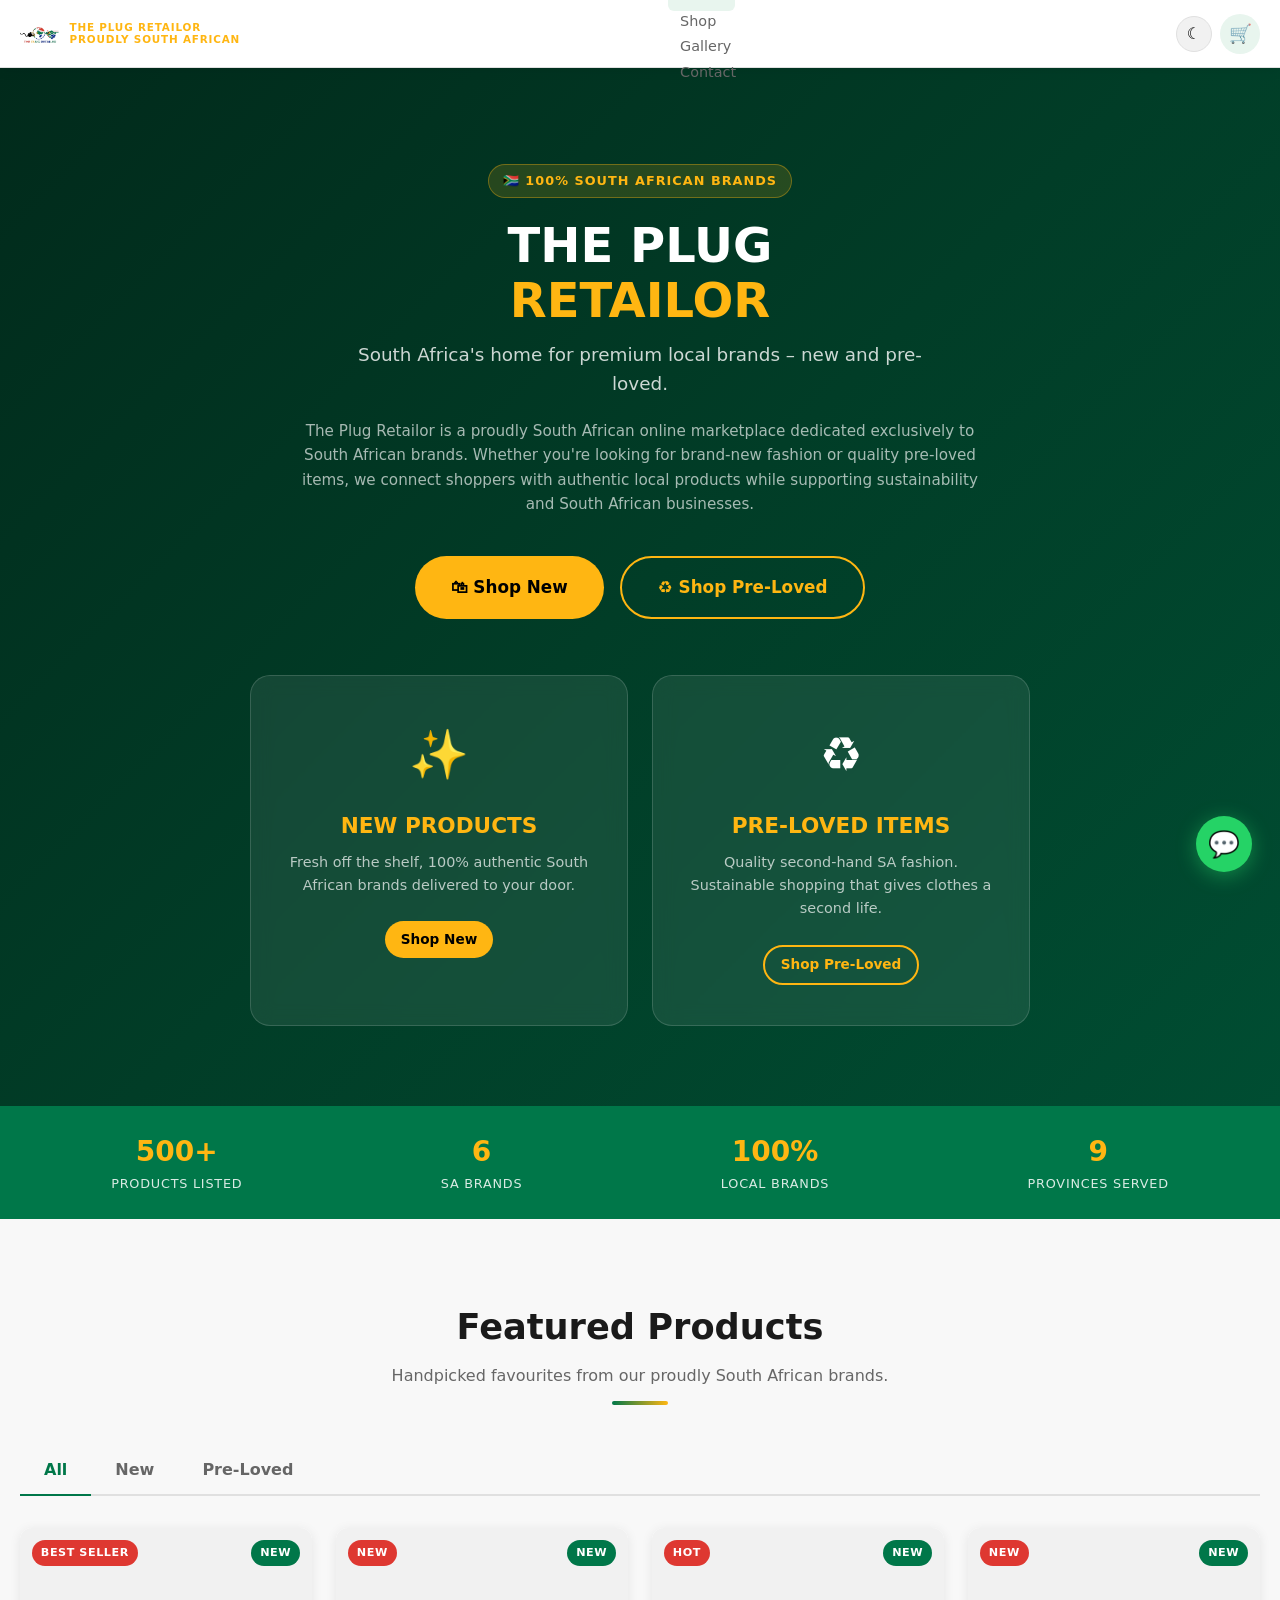
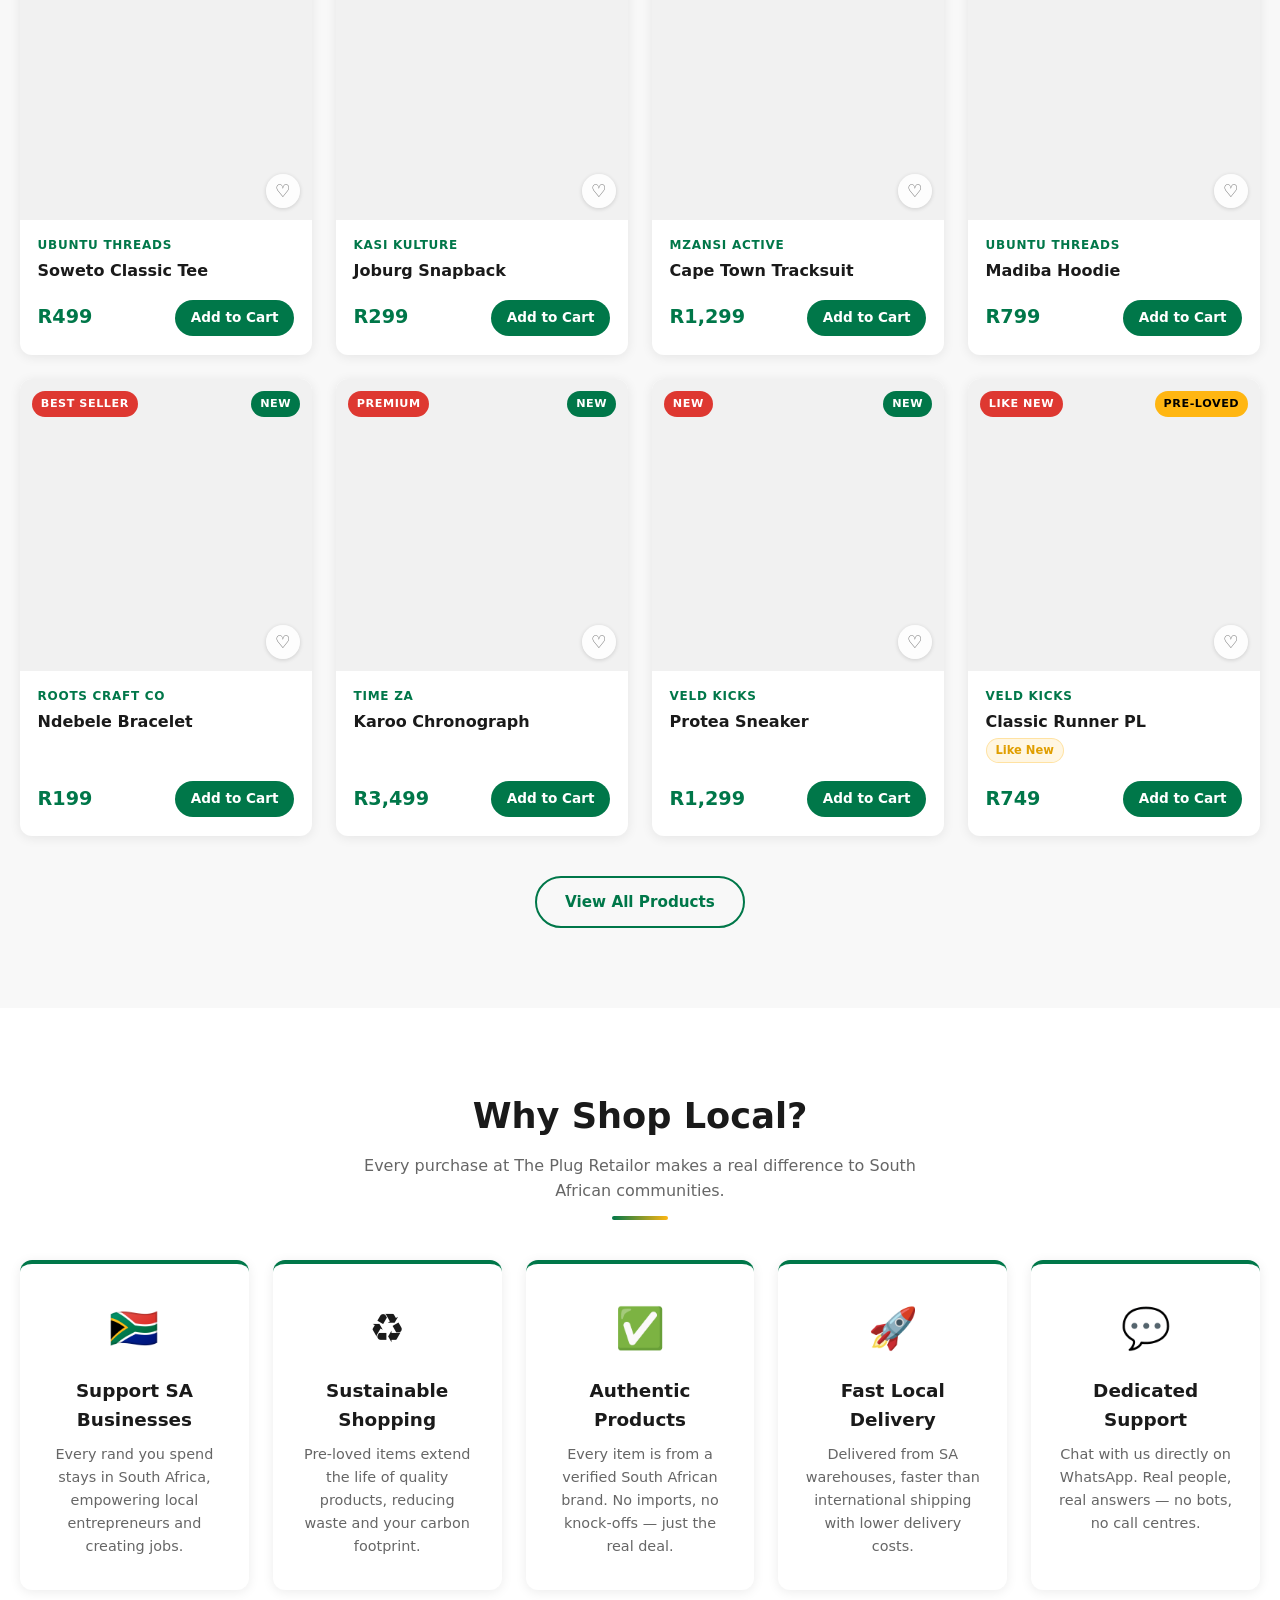
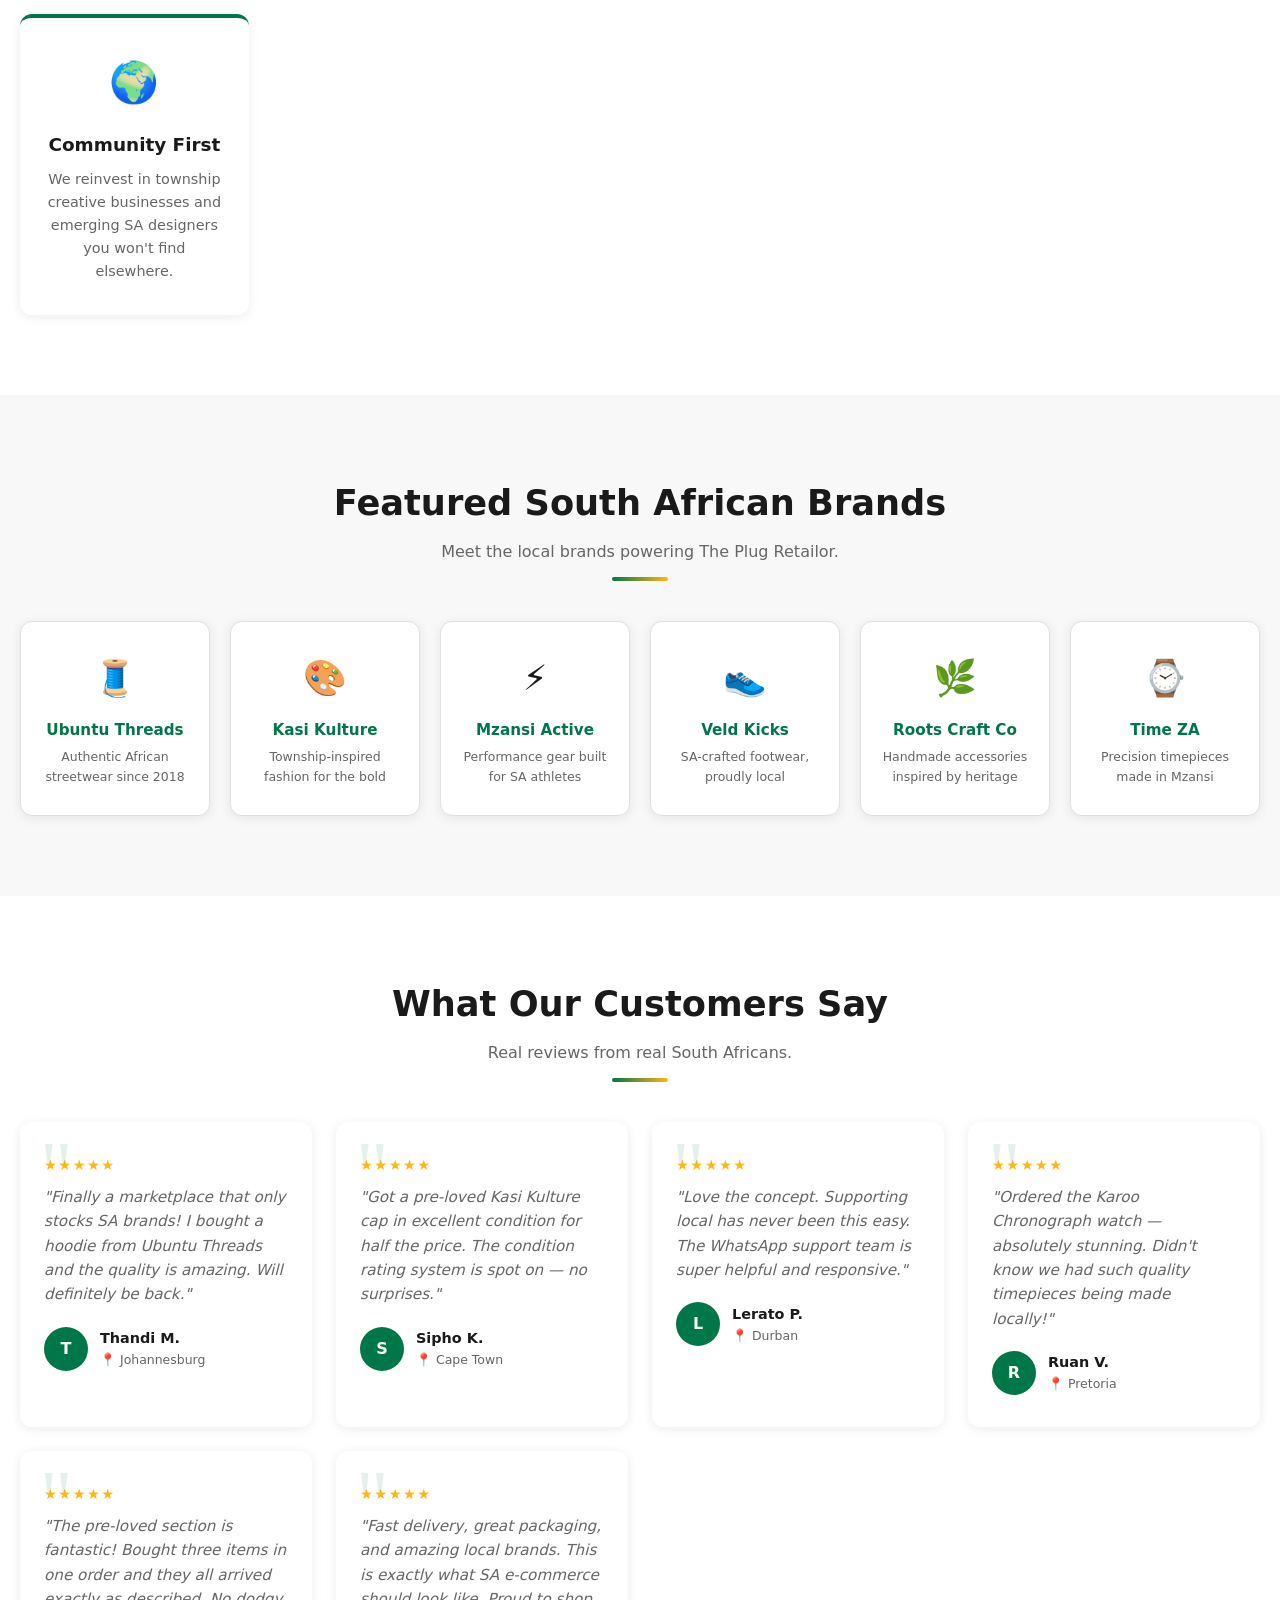
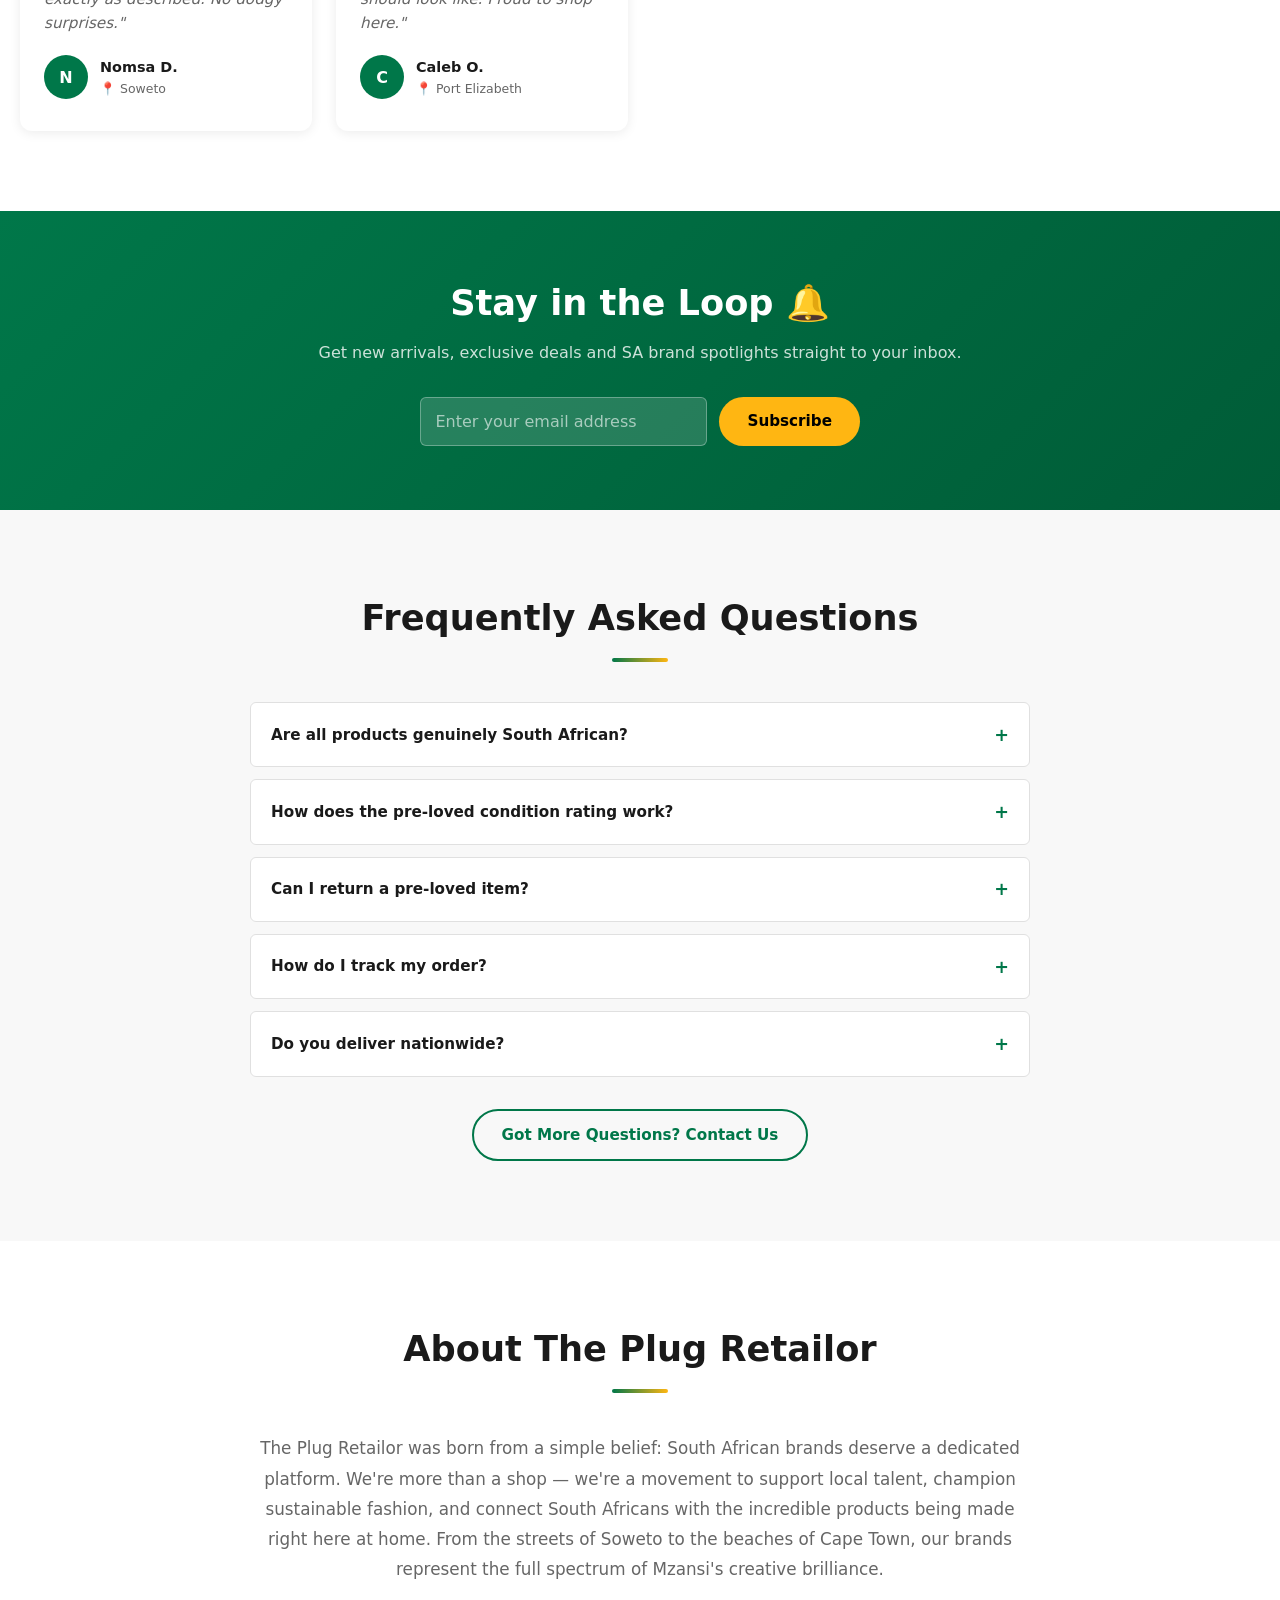
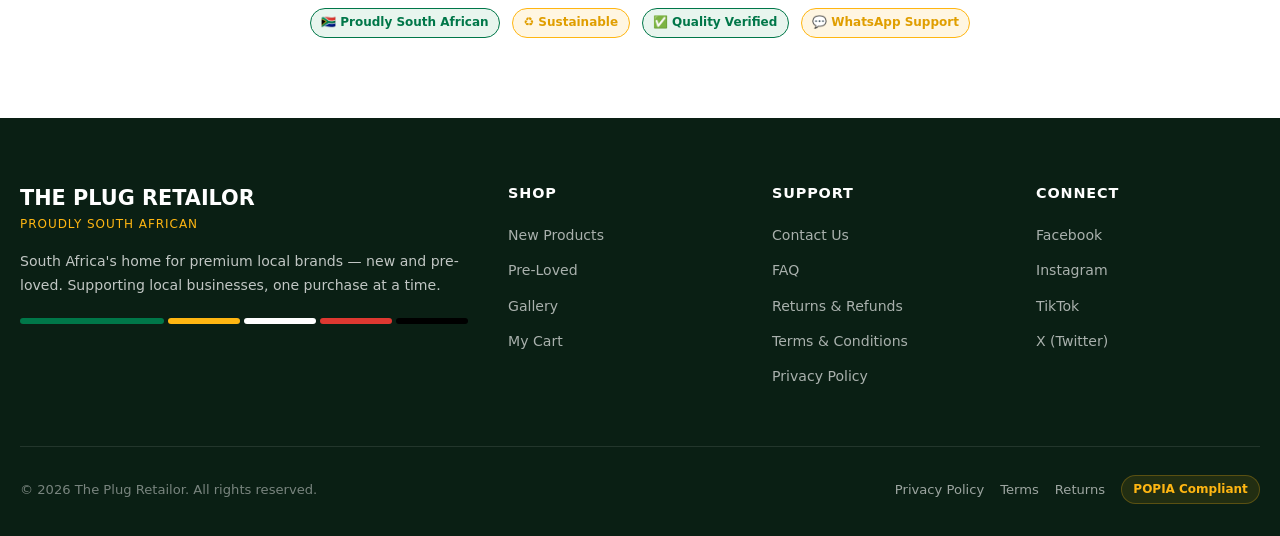
==== commit 4c81e765: "Update index.html" ====
--- a/index.html
+++ b/index.html
@@ -19,10 +19,12 @@
 <!-- Navigation -->
 <nav class="nav" role="navigation" aria-label="Main navigation">
   <div class="nav__inner">
-   <a href="index.html" class="nav__logo" aria-label="The Plug Retailor Home">
+ <a href="index.html" class="nav__logo" aria-label="The Plug Retailor Home">
   <img src="images/logo.png" alt="" class="nav__logo-img" />
-  THE PLUG RETAILOR
-  <span>Proudly South African</span>
+  <span class="nav__logo-text">
+    THE PLUG RETAILOR
+    <span>Proudly South African</span>
+  </span>
 </a>
     <button id="navToggle" aria-label="Toggle menu" aria-expanded="false" aria-controls="navMenu">☰</button>
     <ul class="nav__menu" id="navMenu" role="list">
--- a/css/style.css
+++ b/css/style.css
@@ -190,13 +190,11 @@
 .nav__logo {
   font-weight: 900; font-size: 1.25rem; letter-spacing: .03em;
   color: var(--green);
-  display: flex; flex-direction: column; line-height: 1.1;
-}
+  display: flex; flex-direction: row; align-items: center; gap: .6rem; line-height: 1.1;
+}
+.nav__logo-img { height: 40px; width: auto; object-fit: contain; flex-shrink: 0; }
+.nav__logo-text { display: flex; flex-direction: column; }
 .nav__logo span { font-size: .65rem; color: var(--gold); font-weight: 600; letter-spacing: .08em; text-transform: uppercase; }
-.nav__menu {
-  display: flex; align-items: center; gap: .25rem;
-  flex: 1; justify-content: center;
-}
 .nav__menu a {
   padding: .45rem .75rem;
   border-radius: var(--radius-sm);
